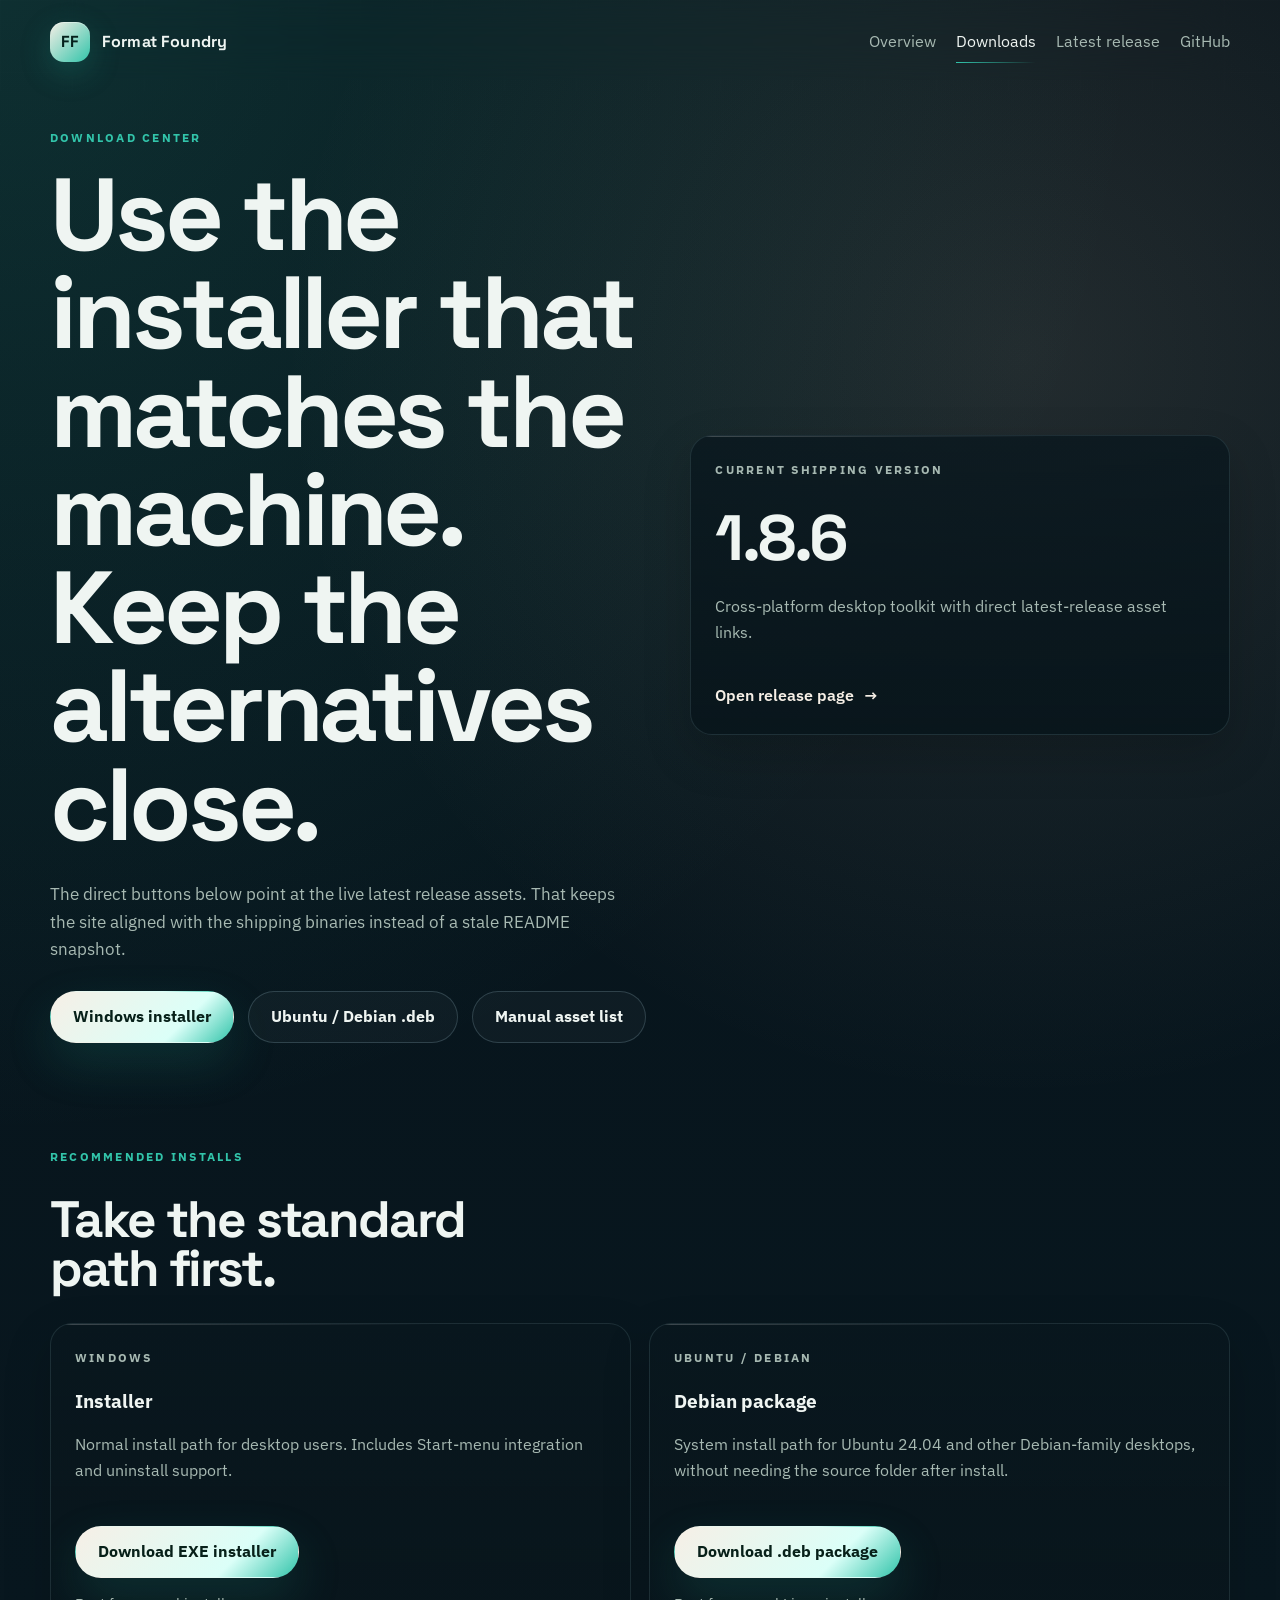
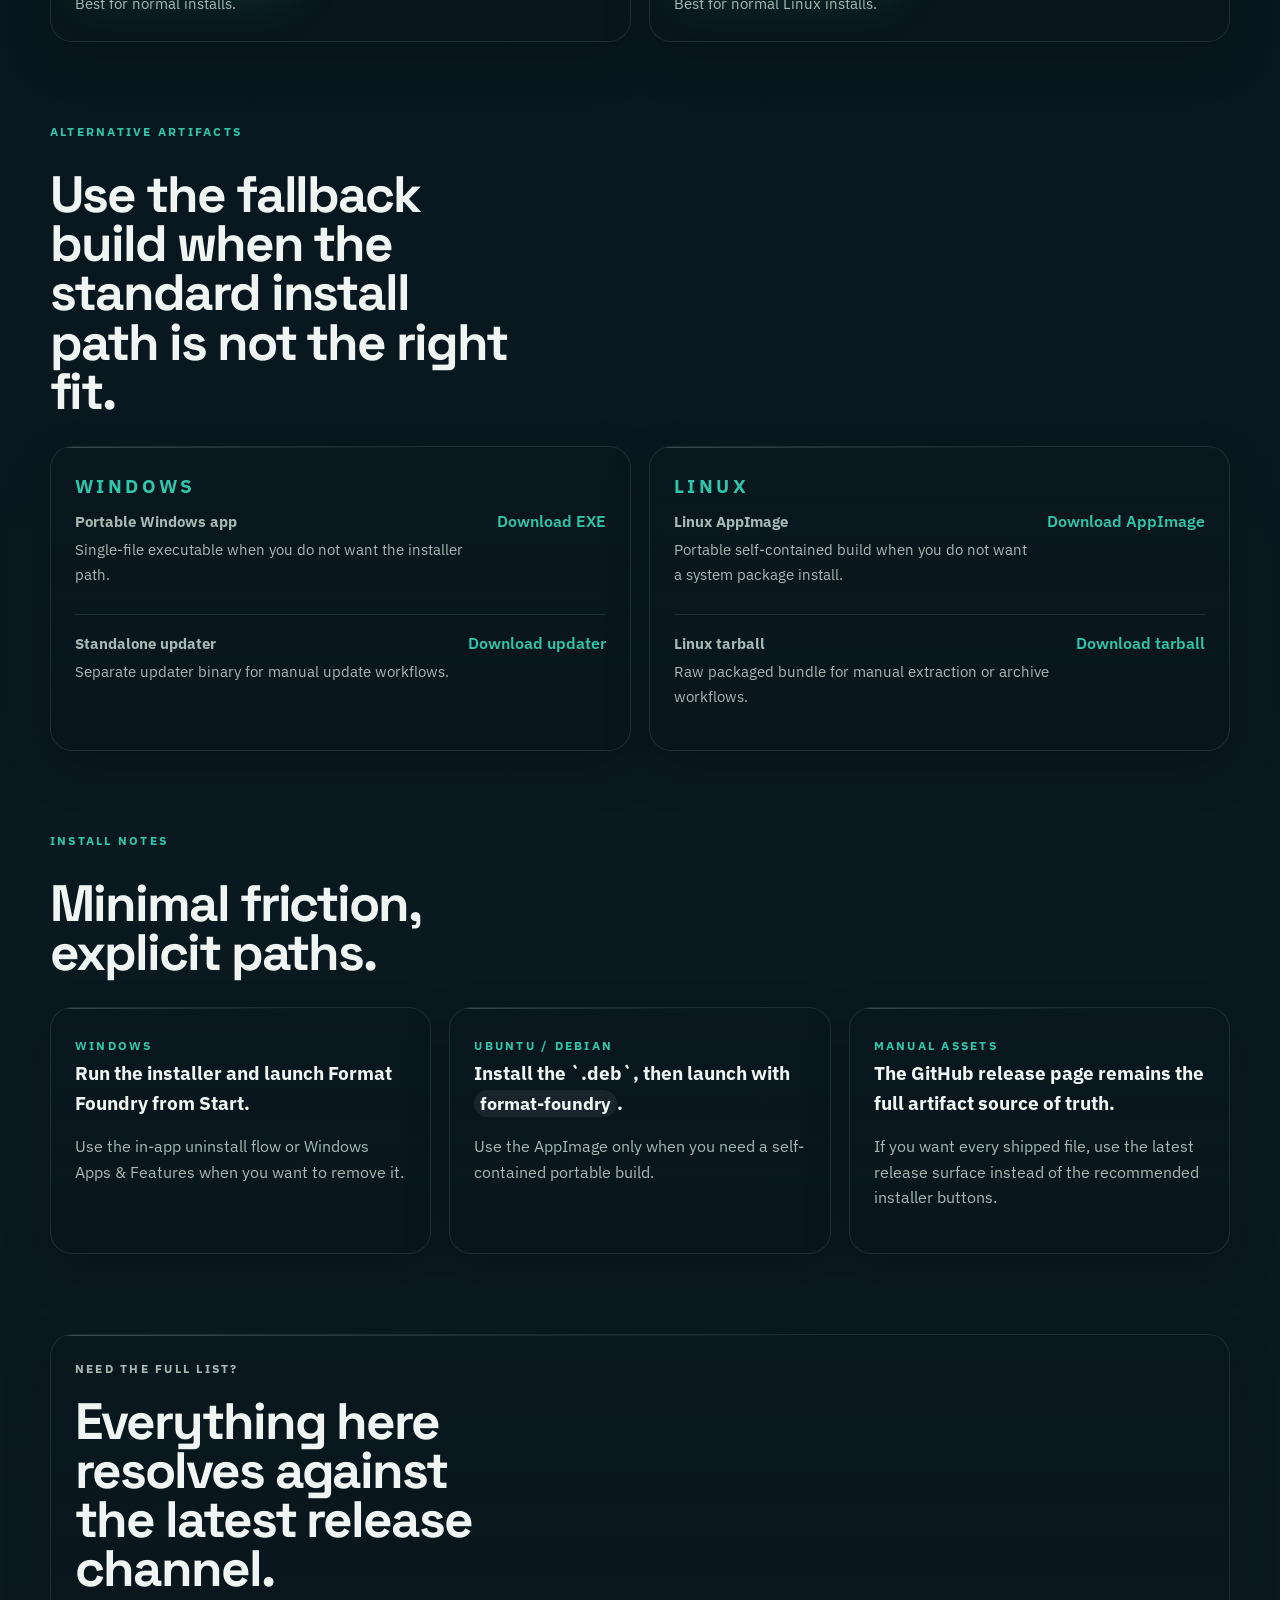
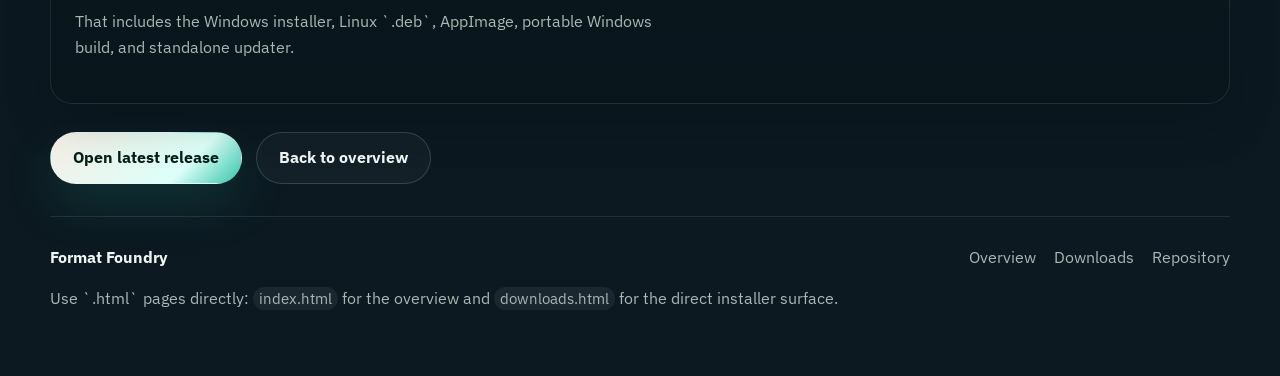
==== docs/downloads.html @ 9f745cc4 "Release 1.8.6 with Linux startup visibility fix" ====
<!DOCTYPE html>
<html lang="en">
<head>
  <meta charset="utf-8">
  <meta name="viewport" content="width=device-width, initial-scale=1">
  <title>Format Foundry Download Center</title>
  <meta name="description" content="Direct download center for Format Foundry Windows and Linux installers, portable builds, and release artifacts.">
  <link rel="icon" href="site-assets/format-foundry.ico" sizes="any">
  <link rel="preconnect" href="https://fonts.googleapis.com">
  <link rel="preconnect" href="https://fonts.gstatic.com" crossorigin>
  <link href="https://fonts.googleapis.com/css2?family=IBM+Plex+Sans:wght@400;500;600;700&family=Space+Grotesk:wght@500;700&display=swap" rel="stylesheet">
  <link rel="stylesheet" href="site.css">
  <script defer src="site.js"></script>
</head>
<body class="page-downloads">
  <div class="site-chrome"></div>
  <header class="topbar">
    <a class="wordmark" href="index.html" aria-label="Format Foundry home">
      <span class="wordmark-mark">FF</span>
      <span class="wordmark-text">Format Foundry</span>
    </a>
    <nav class="nav-links" aria-label="Primary">
      <a href="index.html">Overview</a>
      <a href="downloads.html" aria-current="page">Downloads</a>
      <a data-link="releasePage" href="#" target="_blank" rel="noreferrer">Latest release</a>
      <a data-link="repo" href="#" target="_blank" rel="noreferrer">GitHub</a>
    </nav>
  </header>

  <main>
    <section class="hero hero-downloads">
      <div class="hero-copy reveal reveal-fast">
        <p class="eyebrow">Download center</p>
        <h1>Use the installer that matches the machine. Keep the alternatives close.</h1>
        <p class="lede">The direct buttons below point at the live latest release assets. That keeps the site aligned with the shipping binaries instead of a stale README snapshot.</p>
        <div class="cta-row">
          <a class="button button-primary" data-link="windowsInstaller" href="#">Windows installer</a>
          <a class="button button-secondary" data-link="linuxDeb" href="#">Ubuntu / Debian .deb</a>
          <a class="button button-secondary" data-link="releasePage" href="#" target="_blank" rel="noreferrer">Manual asset list</a>
        </div>
      </div>
      <div class="release-panel reveal">
        <p class="release-panel-label">Current shipping version</p>
        <h2 data-version>1.8.6</h2>
        <p>Cross-platform desktop toolkit with direct latest-release asset links.</p>
        <a class="text-link" data-link="releasePage" href="#" target="_blank" rel="noreferrer">Open release page</a>
      </div>
    </section>

    <section class="section section-download-grid">
      <div class="section-head reveal">
        <p class="section-label">Recommended installs</p>
        <h2>Take the standard path first.</h2>
      </div>
      <div class="download-grid">
        <article class="download-panel reveal">
          <div>
            <p class="platform-kicker">Windows</p>
            <h3>Installer</h3>
            <p>Normal install path for desktop users. Includes Start-menu integration and uninstall support.</p>
          </div>
          <div class="download-actions">
            <a class="button button-primary" data-link="windowsInstaller" href="#">Download EXE installer</a>
            <p class="download-note">Best for normal installs.</p>
          </div>
        </article>
        <article class="download-panel reveal">
          <div>
            <p class="platform-kicker">Ubuntu / Debian</p>
            <h3>Debian package</h3>
            <p>System install path for Ubuntu 24.04 and other Debian-family desktops, without needing the source folder after install.</p>
          </div>
          <div class="download-actions">
            <a class="button button-primary" data-link="linuxDeb" href="#">Download .deb package</a>
            <p class="download-note">Best for normal Linux installs.</p>
          </div>
        </article>
      </div>
    </section>

    <section class="section section-alt-assets">
      <div class="section-head reveal">
        <p class="section-label">Alternative artifacts</p>
        <h2>Use the fallback build when the standard install path is not the right fit.</h2>
      </div>
      <div class="asset-columns">
        <div class="asset-column reveal">
          <p class="column-title">Windows</p>
          <div class="asset-list" data-render-list="windowsAlt"></div>
        </div>
        <div class="asset-column reveal">
          <p class="column-title">Linux</p>
          <div class="asset-list" data-render-list="linuxAlt"></div>
        </div>
      </div>
    </section>

    <section class="section section-install-steps">
      <div class="section-head reveal">
        <p class="section-label">Install notes</p>
        <h2>Minimal friction, explicit paths.</h2>
      </div>
      <div class="steps-grid">
        <article class="step-block reveal">
          <span>Windows</span>
          <strong>Run the installer and launch Format Foundry from Start.</strong>
          <p>Use the in-app uninstall flow or Windows Apps &amp; Features when you want to remove it.</p>
        </article>
        <article class="step-block reveal">
          <span>Ubuntu / Debian</span>
          <strong>Install the `.deb`, then launch with <code>format-foundry</code>.</strong>
          <p>Use the AppImage only when you need a self-contained portable build.</p>
        </article>
        <article class="step-block reveal">
          <span>Manual assets</span>
          <strong>The GitHub release page remains the full artifact source of truth.</strong>
          <p>If you want every shipped file, use the latest release surface instead of the recommended installer buttons.</p>
        </article>
      </div>
    </section>

    <section class="section section-final reveal">
      <div class="final-copy">
        <p class="section-label">Need the full list?</p>
        <h2>Everything here resolves against the latest release channel.</h2>
        <p>That includes the Windows installer, Linux `.deb`, AppImage, portable Windows build, and standalone updater.</p>
      </div>
      <div class="cta-row">
        <a class="button button-primary" data-link="releasePage" href="#" target="_blank" rel="noreferrer">Open latest release</a>
        <a class="button button-secondary" href="index.html">Back to overview</a>
      </div>
    </section>
  </main>

  <footer class="site-footer">
    <div>
      <strong>Format Foundry</strong>
      <p>Use `.html` pages directly: <code>index.html</code> for the overview and <code>downloads.html</code> for the direct installer surface.</p>
    </div>
    <div class="footer-links">
      <a href="index.html">Overview</a>
      <a href="downloads.html">Downloads</a>
      <a data-link="repo" href="#" target="_blank" rel="noreferrer">Repository</a>
    </div>
  </footer>
</body>
</html>
---- docs/site.css ----
:root {
  --bg: #07131a;
  --bg-alt: #0b1b23;
  --surface: rgba(11, 27, 35, 0.7);
  --surface-strong: rgba(13, 31, 40, 0.92);
  --line: rgba(173, 216, 230, 0.12);
  --line-strong: rgba(173, 216, 230, 0.2);
  --text: #eff5f2;
  --muted: #a7b9b2;
  --accent: #1fa58e;
  --accent-strong: #32c4aa;
  --sand: #f6efe6;
  --shadow: 0 24px 80px rgba(0, 0, 0, 0.28);
  --radius-xl: 32px;
  --radius-lg: 22px;
  --content: min(1180px, calc(100vw - 48px));
  --transition: 220ms cubic-bezier(.22,.61,.36,1);
}

* { box-sizing: border-box; }
html { scroll-behavior: smooth; }
body {
  margin: 0;
  background:
    radial-gradient(circle at top left, rgba(50, 196, 170, 0.16), transparent 30%),
    radial-gradient(circle at 80% 10%, rgba(233, 214, 188, 0.12), transparent 22%),
    linear-gradient(180deg, #07131a 0%, #08171f 45%, #0c1921 100%);
  color: var(--text);
  font: 400 16px/1.6 "IBM Plex Sans", "Segoe UI", sans-serif;
}

a { color: inherit; text-decoration: none; }
img { display: block; max-width: 100%; }
code {
  font-family: "IBM Plex Sans", "Segoe UI", sans-serif;
  font-size: 0.94em;
  padding: 0.12rem 0.38rem;
  border-radius: 999px;
  background: rgba(255,255,255,0.06);
}

.site-chrome {
  position: fixed;
  inset: 0;
  pointer-events: none;
  background-image:
    linear-gradient(rgba(255,255,255,0.035) 1px, transparent 1px),
    linear-gradient(90deg, rgba(255,255,255,0.035) 1px, transparent 1px);
  background-size: 72px 72px;
  mask-image: linear-gradient(180deg, rgba(0,0,0,0.45), transparent 75%);
  opacity: 0.55;
}

.topbar,
.site-footer,
.hero,
.section {
  width: var(--content);
  margin: 0 auto;
}

.topbar {
  position: sticky;
  top: 0;
  z-index: 40;
  display: flex;
  align-items: center;
  justify-content: space-between;
  gap: 24px;
  padding: 22px 0 18px;
  backdrop-filter: blur(18px);
}

.wordmark {
  display: inline-flex;
  align-items: center;
  gap: 12px;
  font-family: "Space Grotesk", "IBM Plex Sans", sans-serif;
  font-weight: 700;
  letter-spacing: 0.01em;
}

.wordmark-mark {
  display: grid;
  place-items: center;
  width: 40px;
  height: 40px;
  border-radius: 14px;
  color: #05211c;
  background: linear-gradient(135deg, var(--sand), var(--accent-strong));
  box-shadow: inset 0 1px 0 rgba(255,255,255,0.38), 0 10px 30px rgba(31, 165, 142, 0.25);
}

.nav-links {
  display: flex;
  align-items: center;
  gap: 20px;
}

.nav-links a {
  position: relative;
  color: var(--muted);
  transition: color var(--transition);
}

.nav-links a::after {
  content: "";
  position: absolute;
  left: 0;
  right: 0;
  bottom: -8px;
  height: 1px;
  background: linear-gradient(90deg, var(--accent-strong), transparent);
  transform: scaleX(0);
  transform-origin: left;
  transition: transform var(--transition);
}

.nav-links a:hover,
.nav-links a[aria-current="page"] {
  color: var(--text);
}

.nav-links a:hover::after,
.nav-links a[aria-current="page"]::after {
  transform: scaleX(1);
}

.hero {
  display: grid;
  grid-template-columns: minmax(0, 1.05fr) minmax(340px, 0.95fr);
  gap: 44px;
  min-height: calc(100svh - 104px);
  align-items: center;
  padding: 48px 0 56px;
}

.hero-copy {
  max-width: 640px;
}

.eyebrow,
.section-label,
.platform-kicker,
.release-panel-label,
.column-title,
.step-block span,
.device-caption {
  margin: 0 0 18px;
  color: var(--accent-strong);
  text-transform: uppercase;
  letter-spacing: 0.18em;
  font-size: 0.78rem;
  font-weight: 700;
}

.hero h1,
.section h2,
.release-panel h2,
.not-found-shell h1 {
  margin: 0;
  font-family: "Space Grotesk", "IBM Plex Sans", sans-serif;
  font-weight: 700;
  line-height: 0.96;
  letter-spacing: -0.04em;
}

.hero h1 { font-size: clamp(3.6rem, 8vw, 7rem); max-width: 10ch; }
.section h2 { font-size: clamp(2rem, 4vw, 3.4rem); max-width: 14ch; }
.release-panel h2 { font-size: clamp(2.6rem, 5vw, 4rem); }
.not-found-shell h1 { font-size: clamp(2.4rem, 6vw, 4.8rem); max-width: 11ch; }

.lede,
.statement-grid p,
.feature-strip p,
.platform-panel p,
.download-panel p,
.step-block p,
.release-panel p,
.final-copy p {
  color: var(--muted);
  max-width: 58ch;
}

.hero .lede { font-size: 1.08rem; margin: 26px 0 0; }

.cta-row {
  display: flex;
  flex-wrap: wrap;
  gap: 14px;
  margin-top: 28px;
}

.button {
  display: inline-flex;
  align-items: center;
  justify-content: center;
  min-height: 52px;
  padding: 0 22px;
  border-radius: 999px;
  border: 1px solid transparent;
  font-weight: 700;
  transition: transform var(--transition), border-color var(--transition), background var(--transition), color var(--transition);
}

.button:hover { transform: translateY(-2px); }

.button-primary {
  color: #072019;
  background: linear-gradient(135deg, var(--sand), #dbfff8 70%, var(--accent-strong));
  box-shadow: 0 20px 48px rgba(31, 165, 142, 0.18);
}

.button-secondary {
  color: var(--text);
  background: rgba(255,255,255,0.03);
  border-color: var(--line-strong);
}

.button-secondary:hover,
.text-link:hover {
  border-color: rgba(255,255,255,0.26);
  color: var(--sand);
}

.hero-meta {
  display: grid;
  grid-template-columns: repeat(3, minmax(0, 1fr));
  gap: 18px;
  margin: 34px 0 0;
  padding-top: 18px;
  border-top: 1px solid var(--line);
}

.hero-meta dt {
  color: var(--muted);
  font-size: 0.85rem;
  text-transform: uppercase;
  letter-spacing: 0.12em;
}

.hero-meta dd {
  margin: 8px 0 0;
  font-weight: 700;
}

.hero-visual,
.release-panel {
  position: relative;
}

.visual-aurora {
  position: absolute;
  inset: 6% 8% 18% 12%;
  border-radius: 50%;
  background:
    radial-gradient(circle at 40% 40%, rgba(255,255,255,0.28), transparent 24%),
    radial-gradient(circle at 70% 55%, rgba(31, 165, 142, 0.55), transparent 35%),
    radial-gradient(circle at 50% 70%, rgba(246, 239, 230, 0.28), transparent 42%);
  filter: blur(28px);
}

.device-stage {
  position: relative;
  padding: 34px;
  border: 1px solid var(--line-strong);
  border-radius: var(--radius-xl);
  background: linear-gradient(180deg, rgba(10, 28, 38, 0.84), rgba(7, 19, 26, 0.92));
  box-shadow: var(--shadow);
  transform: rotate(-2deg);
}

.device-frame {
  overflow: hidden;
  border-radius: 18px;
  border: 1px solid rgba(255,255,255,0.12);
  background: #041117;
}

.device-frame img {
  width: 100%;
  aspect-ratio: 16 / 10;
  object-fit: cover;
}

.section {
  padding: 48px 0 32px;
}

.section-head {
  display: grid;
  gap: 10px;
  margin-bottom: 30px;
}

.section-statement {
  padding-top: 20px;
}

.section-rule {
  height: 1px;
  background: linear-gradient(90deg, rgba(255,255,255,0.18), transparent 65%);
  margin-bottom: 24px;
}

.statement-grid {
  display: grid;
  grid-template-columns: 180px minmax(0, 1fr);
  gap: 26px;
}

.feature-columns,
.platform-panels,
.asset-columns,
.steps-grid,
.download-grid {
  display: grid;
  gap: 18px;
}

.feature-columns { grid-template-columns: repeat(3, minmax(0, 1fr)); }
.platform-panels { grid-template-columns: repeat(2, minmax(0, 1fr)); }
.asset-columns, .download-grid { grid-template-columns: repeat(2, minmax(0, 1fr)); }
.steps-grid { grid-template-columns: repeat(3, minmax(0, 1fr)); }

.feature-strip,
.platform-panel,
.download-panel,
.asset-column,
.step-block,
.release-panel,
.final-copy,
.not-found-shell {
  position: relative;
  overflow: hidden;
  padding: 24px 24px 26px;
  border: 1px solid var(--line);
  border-radius: var(--radius-lg);
  background: linear-gradient(180deg, rgba(9, 23, 30, 0.78), rgba(9, 22, 28, 0.96));
  box-shadow: 0 18px 48px rgba(0,0,0,0.18);
}

.feature-strip::before,
.platform-panel::before,
.download-panel::before,
.asset-column::before,
.step-block::before,
.release-panel::before,
.final-copy::before,
.not-found-shell::before {
  content: "";
  position: absolute;
  inset: 0 auto auto 0;
  width: 100%;
  height: 1px;
  background: linear-gradient(90deg, rgba(255,255,255,0.22), transparent 66%);
}

.workflow-rail {
  display: grid;
  grid-template-columns: repeat(4, minmax(0, 1fr));
  gap: 12px;
  margin: 0;
  padding: 0;
  list-style: none;
}

.workflow-rail li {
  padding: 24px 20px 22px;
  border-top: 1px solid var(--line-strong);
  background: linear-gradient(180deg, rgba(255,255,255,0.015), transparent 80%);
}

.workflow-rail span {
  display: block;
  color: var(--accent-strong);
  font-family: "Space Grotesk", sans-serif;
  font-size: 1.1rem;
  margin-bottom: 16px;
}

.workflow-rail strong,
.feature-strip h3,
.platform-panel h3,
.download-panel h3,
.column-title,
.step-block strong {
  display: block;
  font-size: 1.18rem;
  margin: 0 0 8px;
}

.download-panel,
.release-panel {
  display: flex;
  flex-direction: column;
  justify-content: space-between;
  min-height: 300px;
}

.download-actions {
  margin-top: 26px;
}

.download-note {
  margin: 14px 0 0;
  color: var(--muted);
  font-size: 0.92rem;
}

.asset-list {
  display: grid;
  gap: 12px;
}

.asset-link {
  display: flex;
  align-items: flex-start;
  justify-content: space-between;
  gap: 16px;
  padding: 16px 0;
  border-top: 1px solid var(--line);
}

.asset-link:first-child { border-top: 0; padding-top: 0; }
.asset-link strong { display: block; margin-bottom: 4px; }
.asset-link span { color: var(--muted); font-size: 0.95rem; }
.asset-link em { font-style: normal; color: var(--accent-strong); font-weight: 600; white-space: nowrap; }

.text-link {
  display: inline-flex;
  align-items: center;
  gap: 10px;
  margin-top: 12px;
  color: var(--sand);
  font-weight: 600;
}

.text-link::after {
  content: "→";
  transition: transform var(--transition);
}

.text-link:hover::after { transform: translateX(4px); }

.site-footer {
  display: flex;
  justify-content: space-between;
  gap: 32px;
  padding: 28px 0 48px;
  border-top: 1px solid var(--line);
  color: var(--muted);
}

.site-footer strong { display: block; color: var(--text); margin-bottom: 8px; }
.footer-links {
  display: flex;
  flex-wrap: wrap;
  gap: 18px;
  align-content: flex-start;
}

.not-found-shell {
  width: min(760px, calc(100vw - 40px));
  margin: 18vh auto;
  text-align: left;
}

.reveal {
  opacity: 0;
  transform: translateY(26px);
  transition: opacity 700ms cubic-bezier(.22,.61,.36,1), transform 700ms cubic-bezier(.22,.61,.36,1);
}

.reveal-fast { transition-duration: 520ms; }
.reveal.is-visible {
  opacity: 1;
  transform: translateY(0);
}

@media (max-width: 1040px) {
  .hero,
  .statement-grid,
  .feature-columns,
  .platform-panels,
  .asset-columns,
  .steps-grid,
  .download-grid,
  .workflow-rail,
  .hero-meta {
    grid-template-columns: 1fr;
  }

  .hero {
    min-height: auto;
    padding-top: 32px;
  }

  .device-stage { transform: none; }
}

@media (max-width: 760px) {
  :root { --content: min(100vw - 28px, 100%); }
  .topbar,
  .site-footer {
    flex-direction: column;
    align-items: flex-start;
  }

  .nav-links {
    flex-wrap: wrap;
    gap: 14px;
  }

  .hero h1 { max-width: 11ch; }

  .feature-strip,
  .platform-panel,
  .download-panel,
  .asset-column,
  .step-block,
  .release-panel,
  .final-copy,
  .not-found-shell {
    padding: 20px;
  }

  .button { width: 100%; }
}

@media (prefers-reduced-motion: reduce) {
  html { scroll-behavior: auto; }
  *, *::before, *::after {
    animation: none !important;
    transition-duration: 0.01ms !important;
    transition-delay: 0ms !important;
  }
  .reveal {
    opacity: 1;
    transform: none;
  }
}
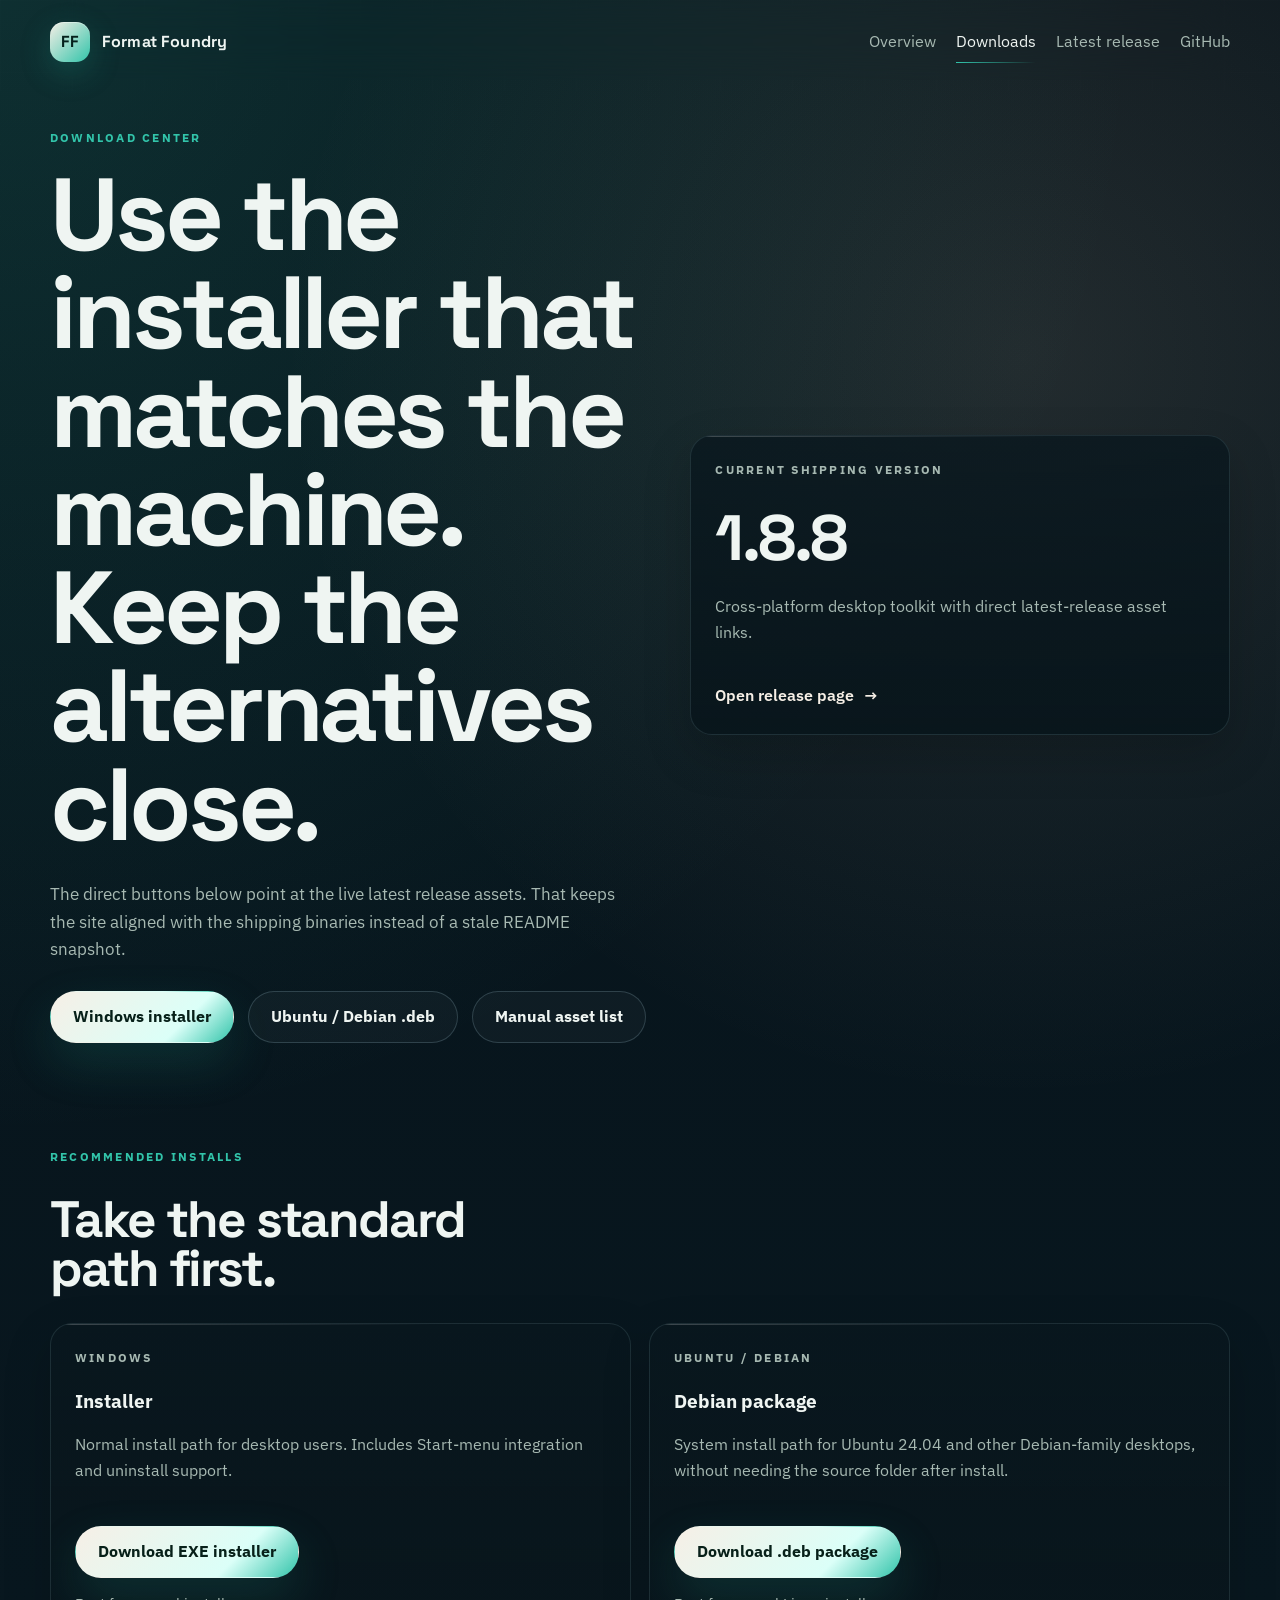
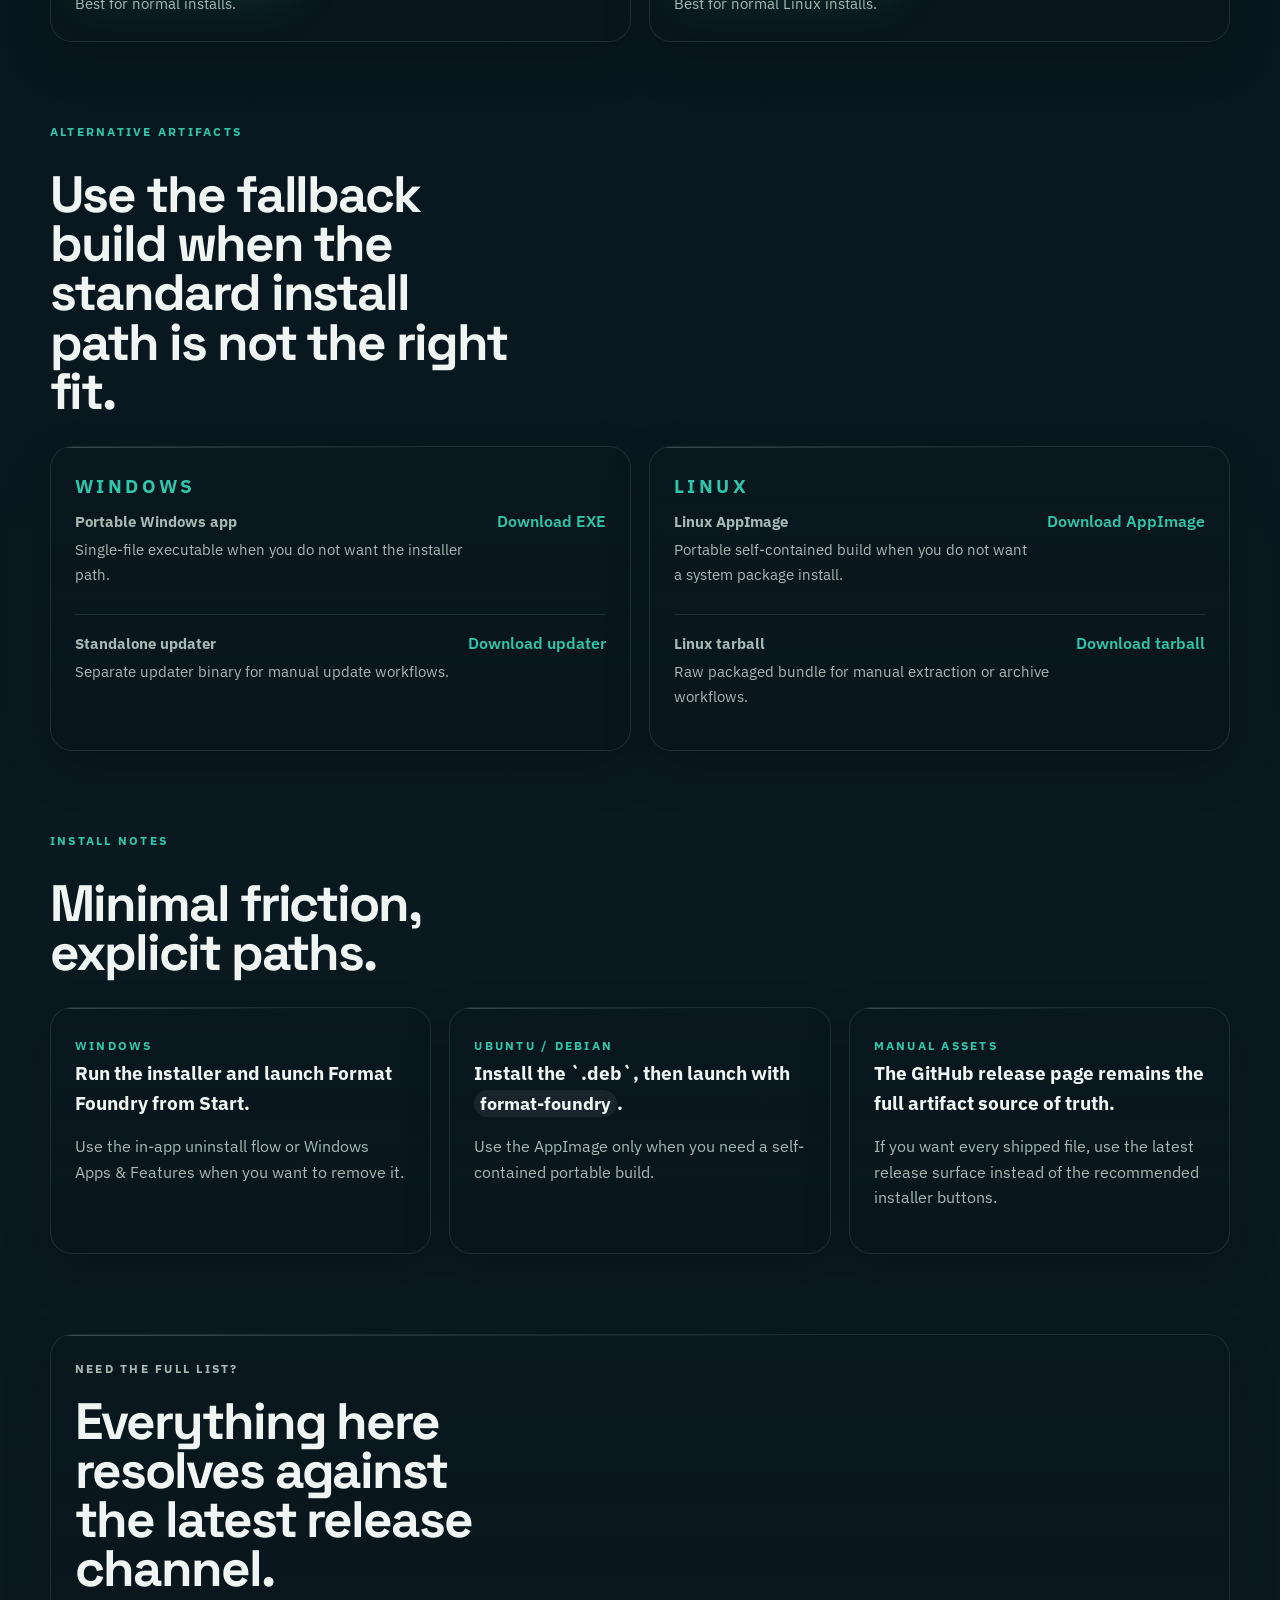
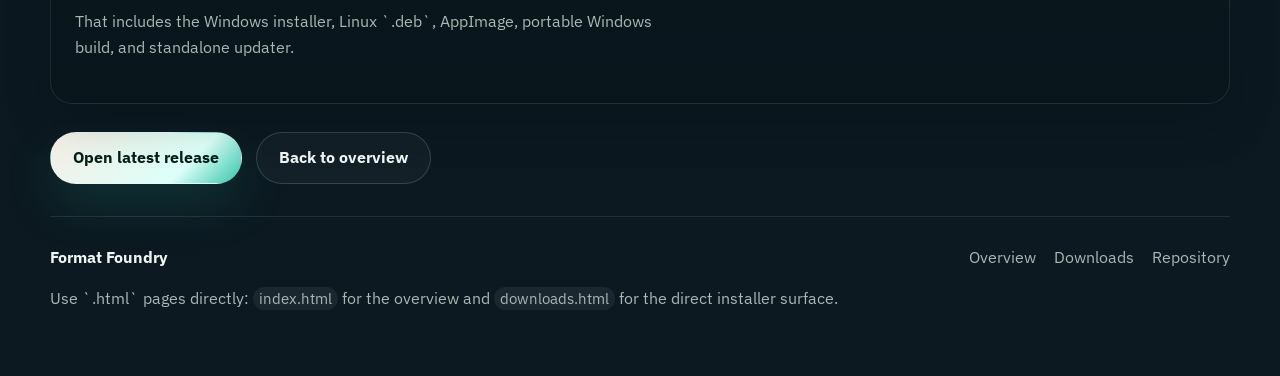
==== commit 8a930321: "Release 1.8.8 with Linux readability fixes" ====
--- a/docs/downloads.html
+++ b/docs/downloads.html
@@ -41,7 +41,7 @@
       </div>
       <div class="release-panel reveal">
         <p class="release-panel-label">Current shipping version</p>
-        <h2 data-version>1.8.6</h2>
+        <h2 data-version>1.8.8</h2>
         <p>Cross-platform desktop toolkit with direct latest-release asset links.</p>
         <a class="text-link" data-link="releasePage" href="#" target="_blank" rel="noreferrer">Open release page</a>
       </div>
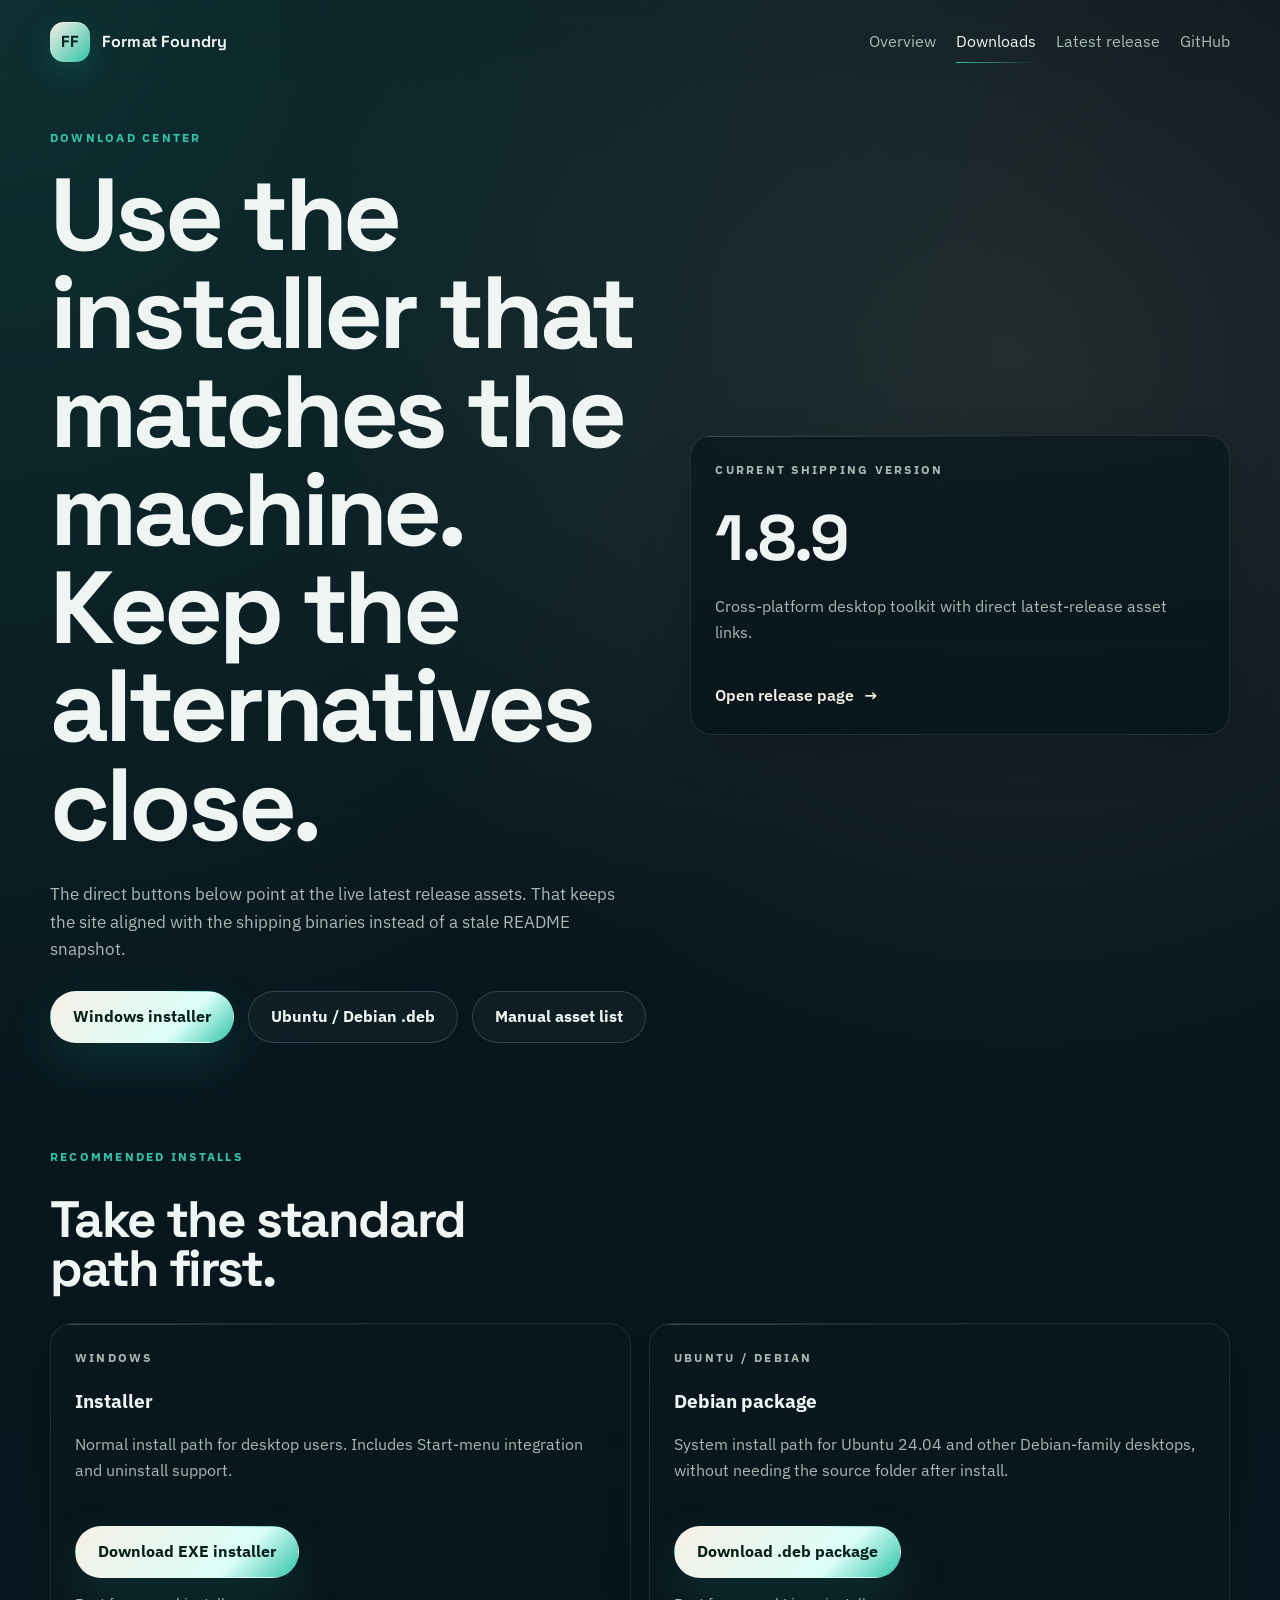
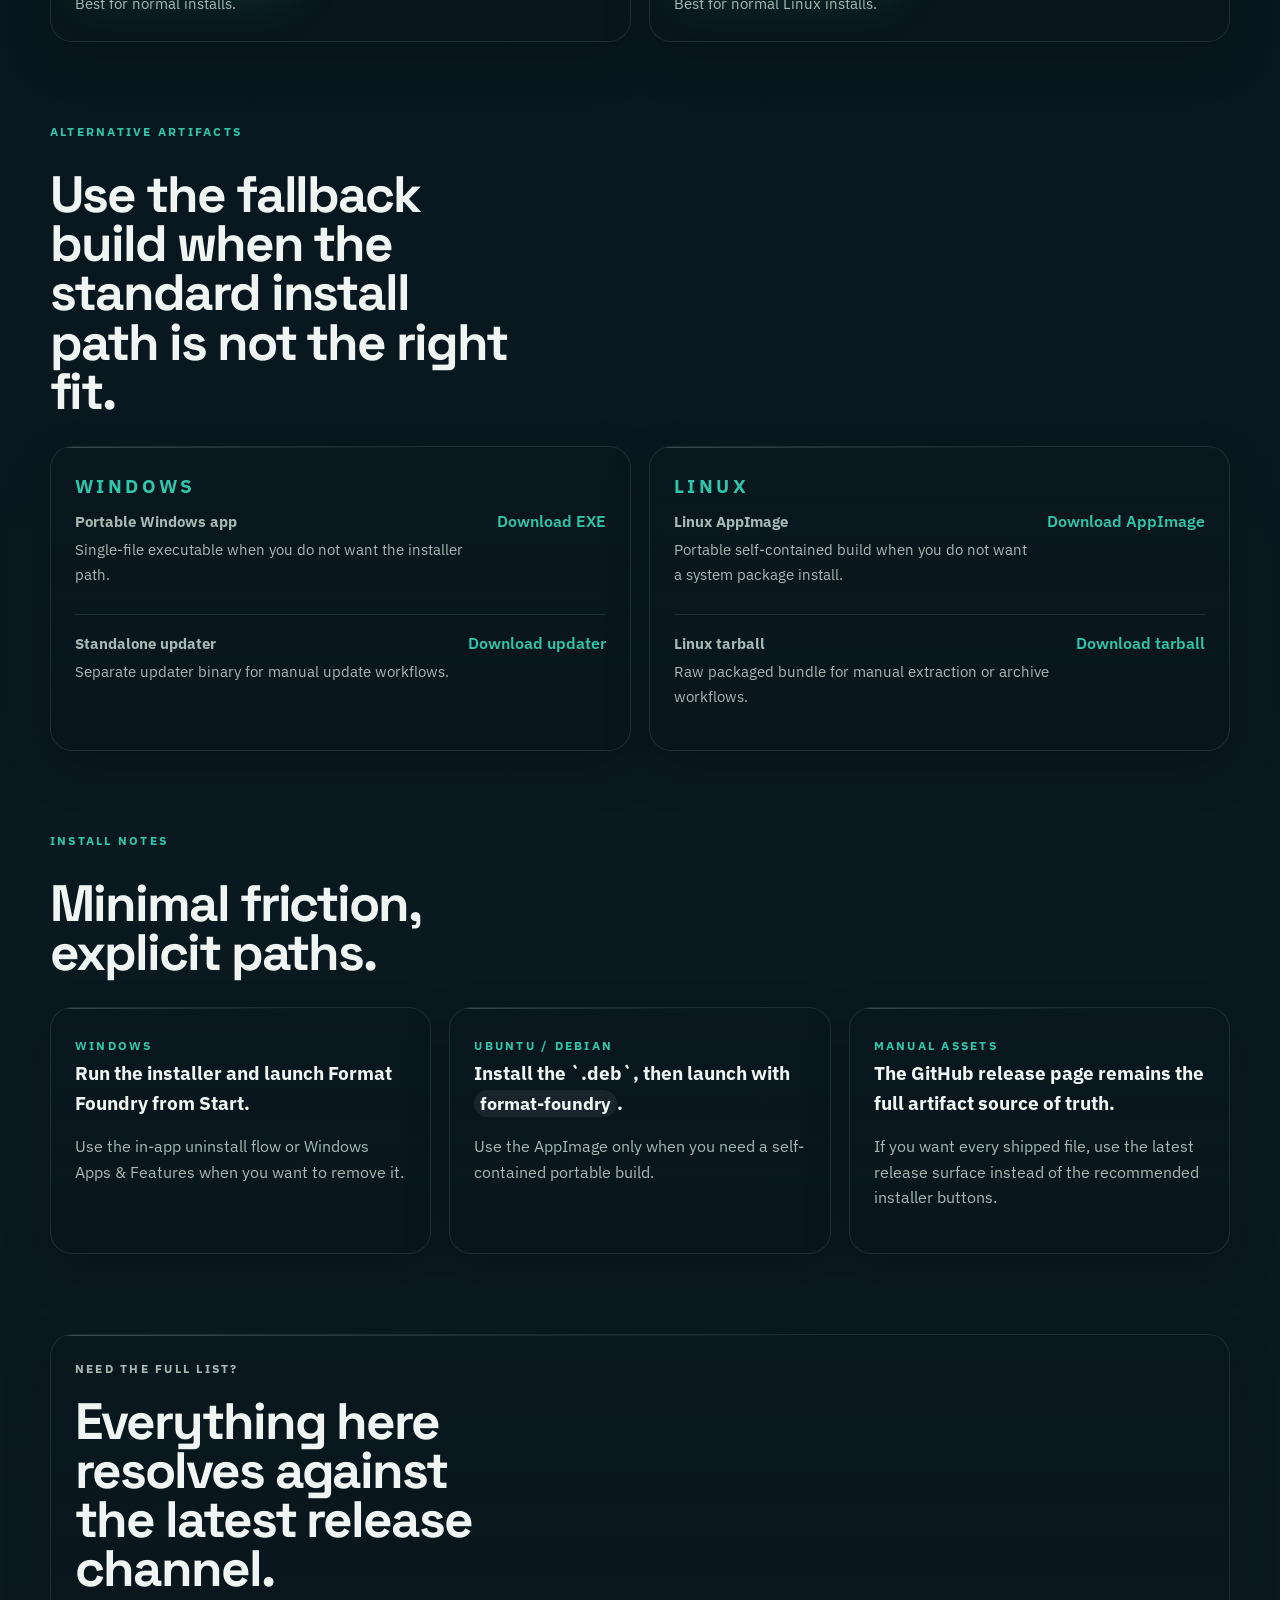
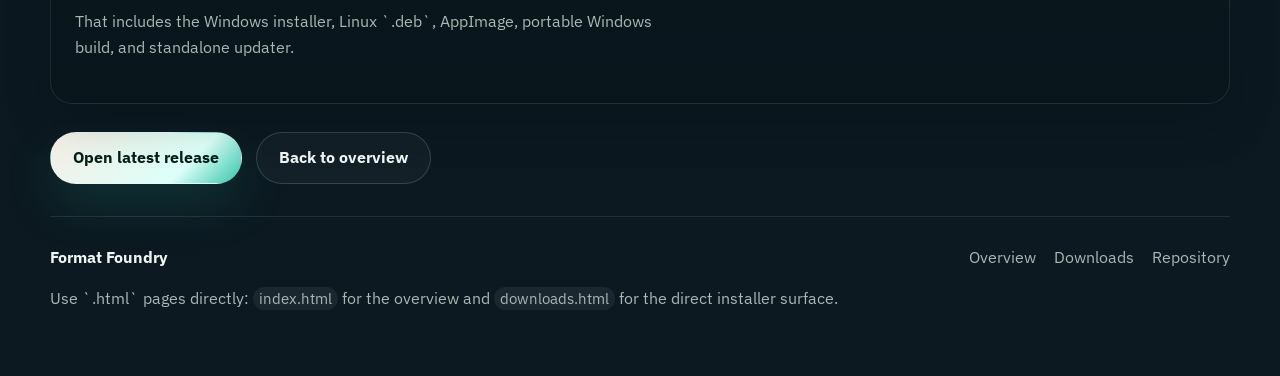
==== commit ae3e2c6d: "Release 1.8.9 with collapsible overview shell" ====
--- a/docs/downloads.html
+++ b/docs/downloads.html
@@ -41,7 +41,7 @@
       </div>
       <div class="release-panel reveal">
         <p class="release-panel-label">Current shipping version</p>
-        <h2 data-version>1.8.8</h2>
+        <h2 data-version>1.8.9</h2>
         <p>Cross-platform desktop toolkit with direct latest-release asset links.</p>
         <a class="text-link" data-link="releasePage" href="#" target="_blank" rel="noreferrer">Open release page</a>
       </div>
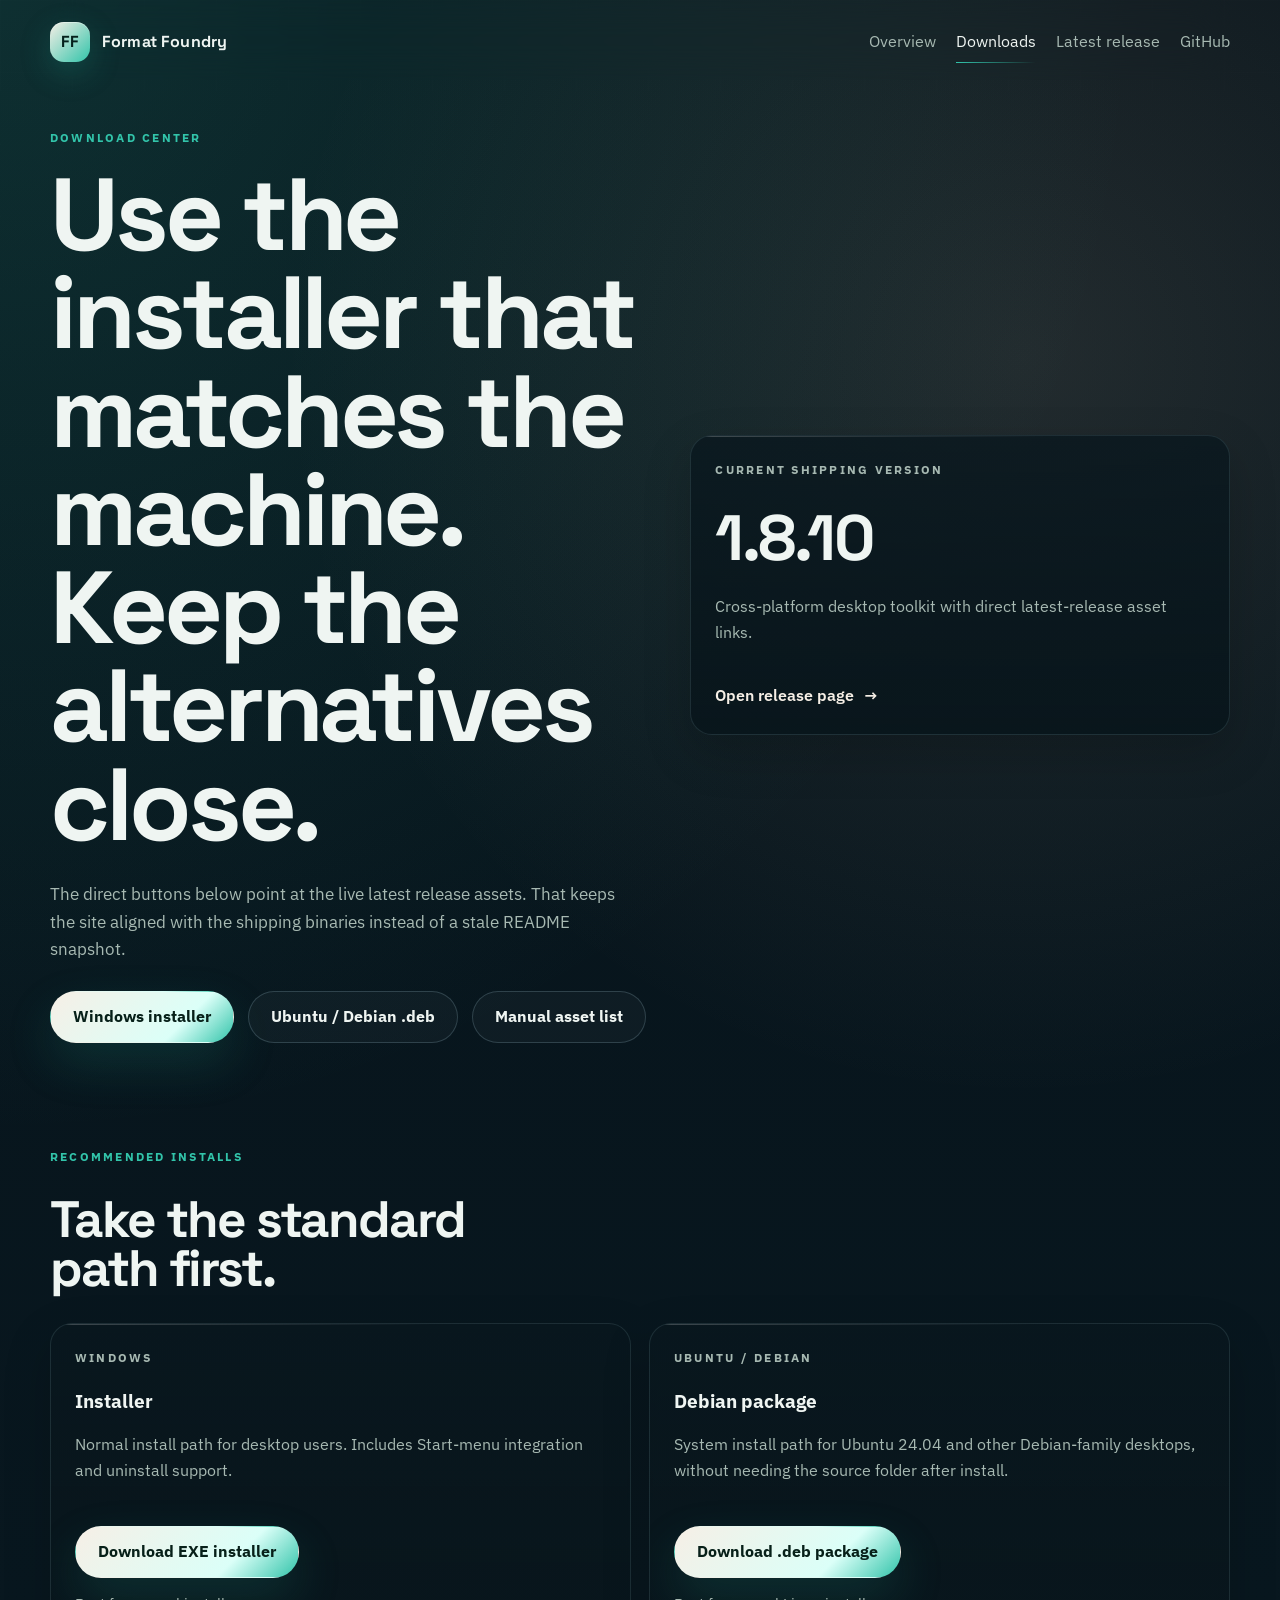
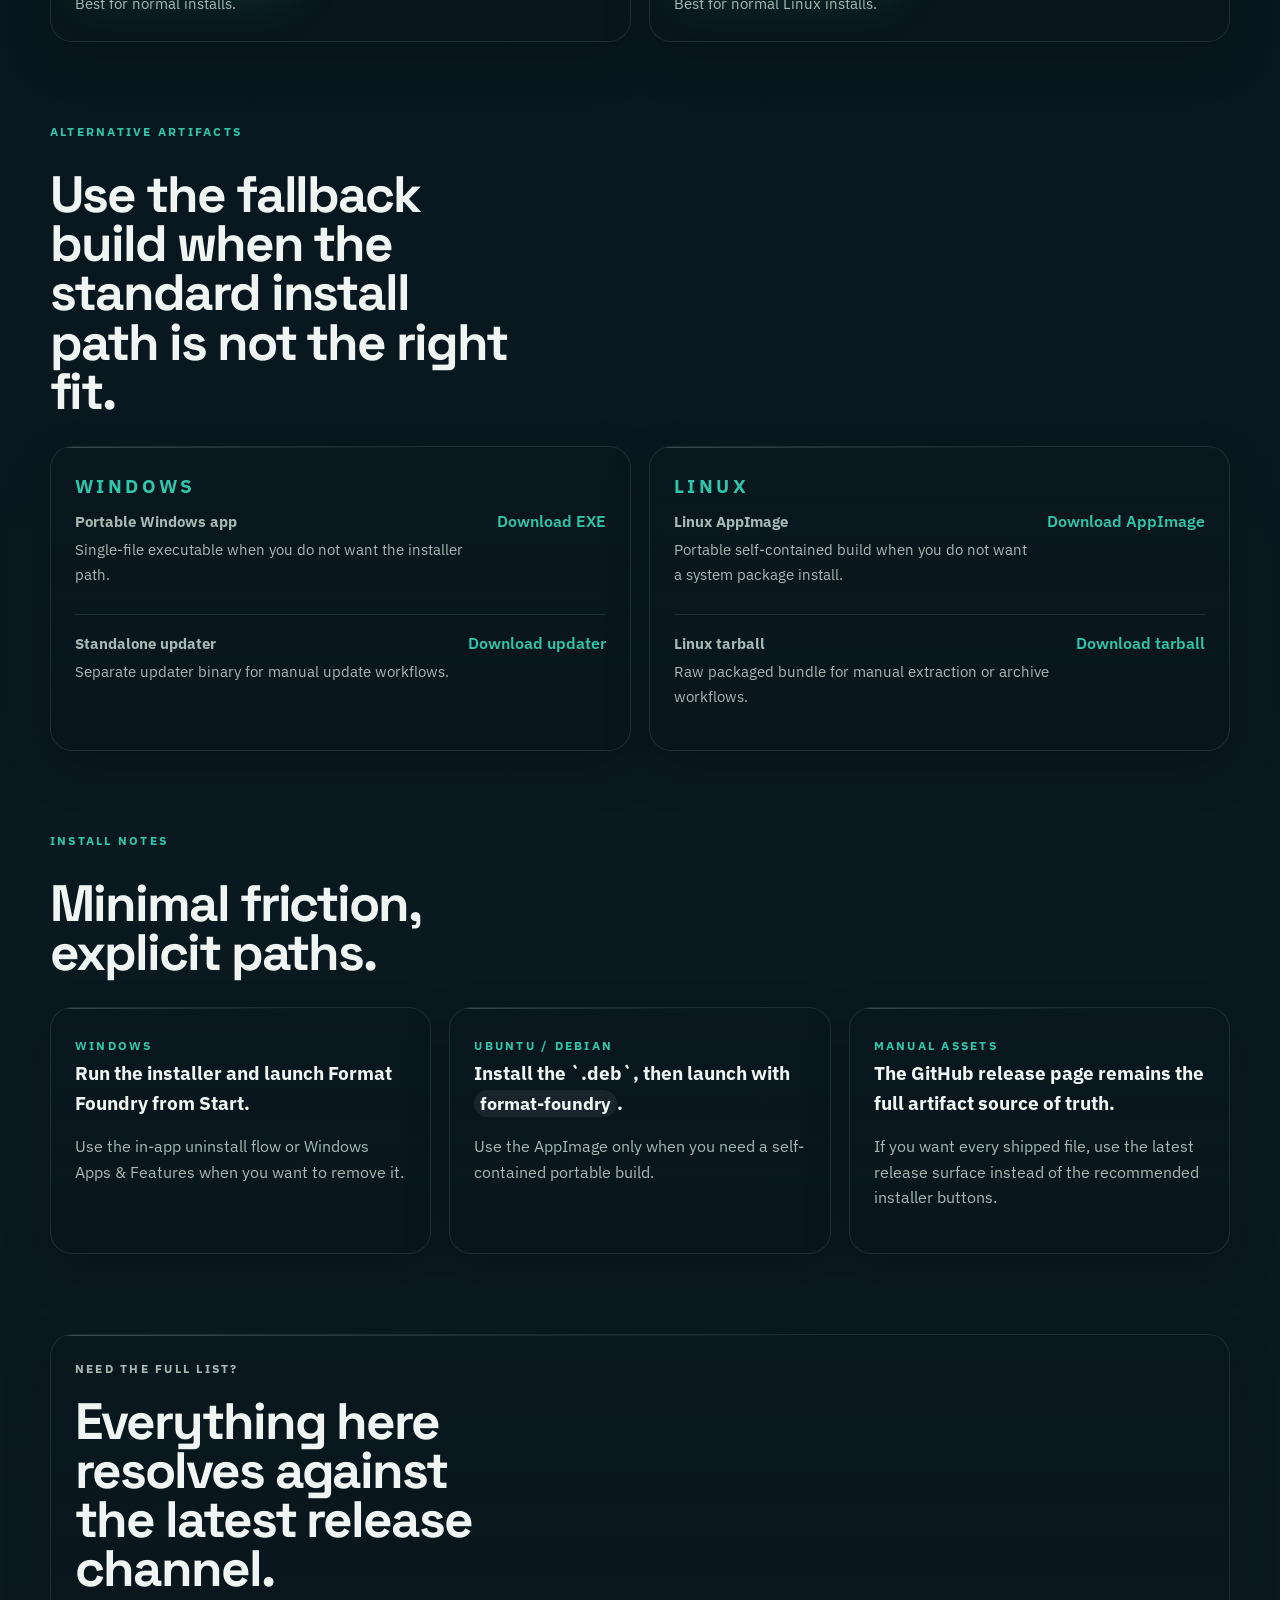
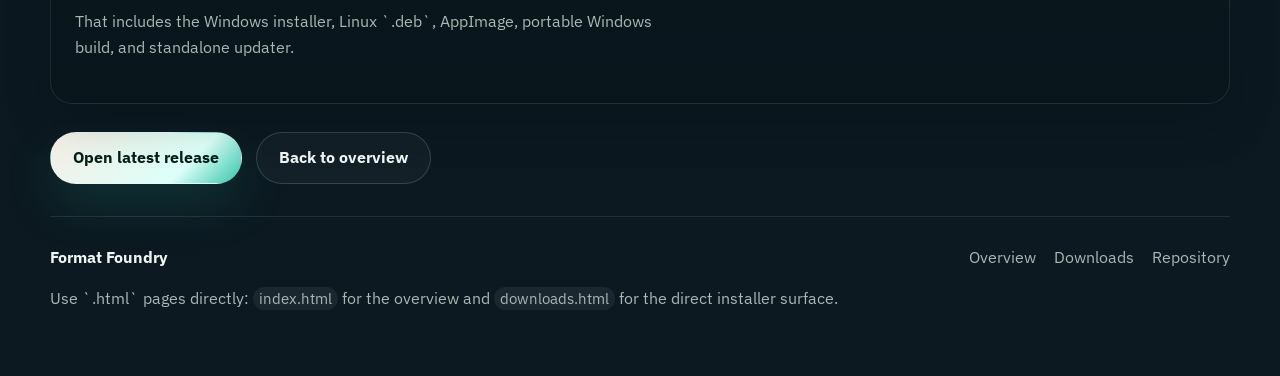
==== commit dbe93466: "Release 1.8.10 with updater hash and Linux splash fixes" ====
--- a/docs/downloads.html
+++ b/docs/downloads.html
@@ -41,7 +41,7 @@
       </div>
       <div class="release-panel reveal">
         <p class="release-panel-label">Current shipping version</p>
-        <h2 data-version>1.8.9</h2>
+        <h2 data-version>1.8.10</h2>
         <p>Cross-platform desktop toolkit with direct latest-release asset links.</p>
         <a class="text-link" data-link="releasePage" href="#" target="_blank" rel="noreferrer">Open release page</a>
       </div>
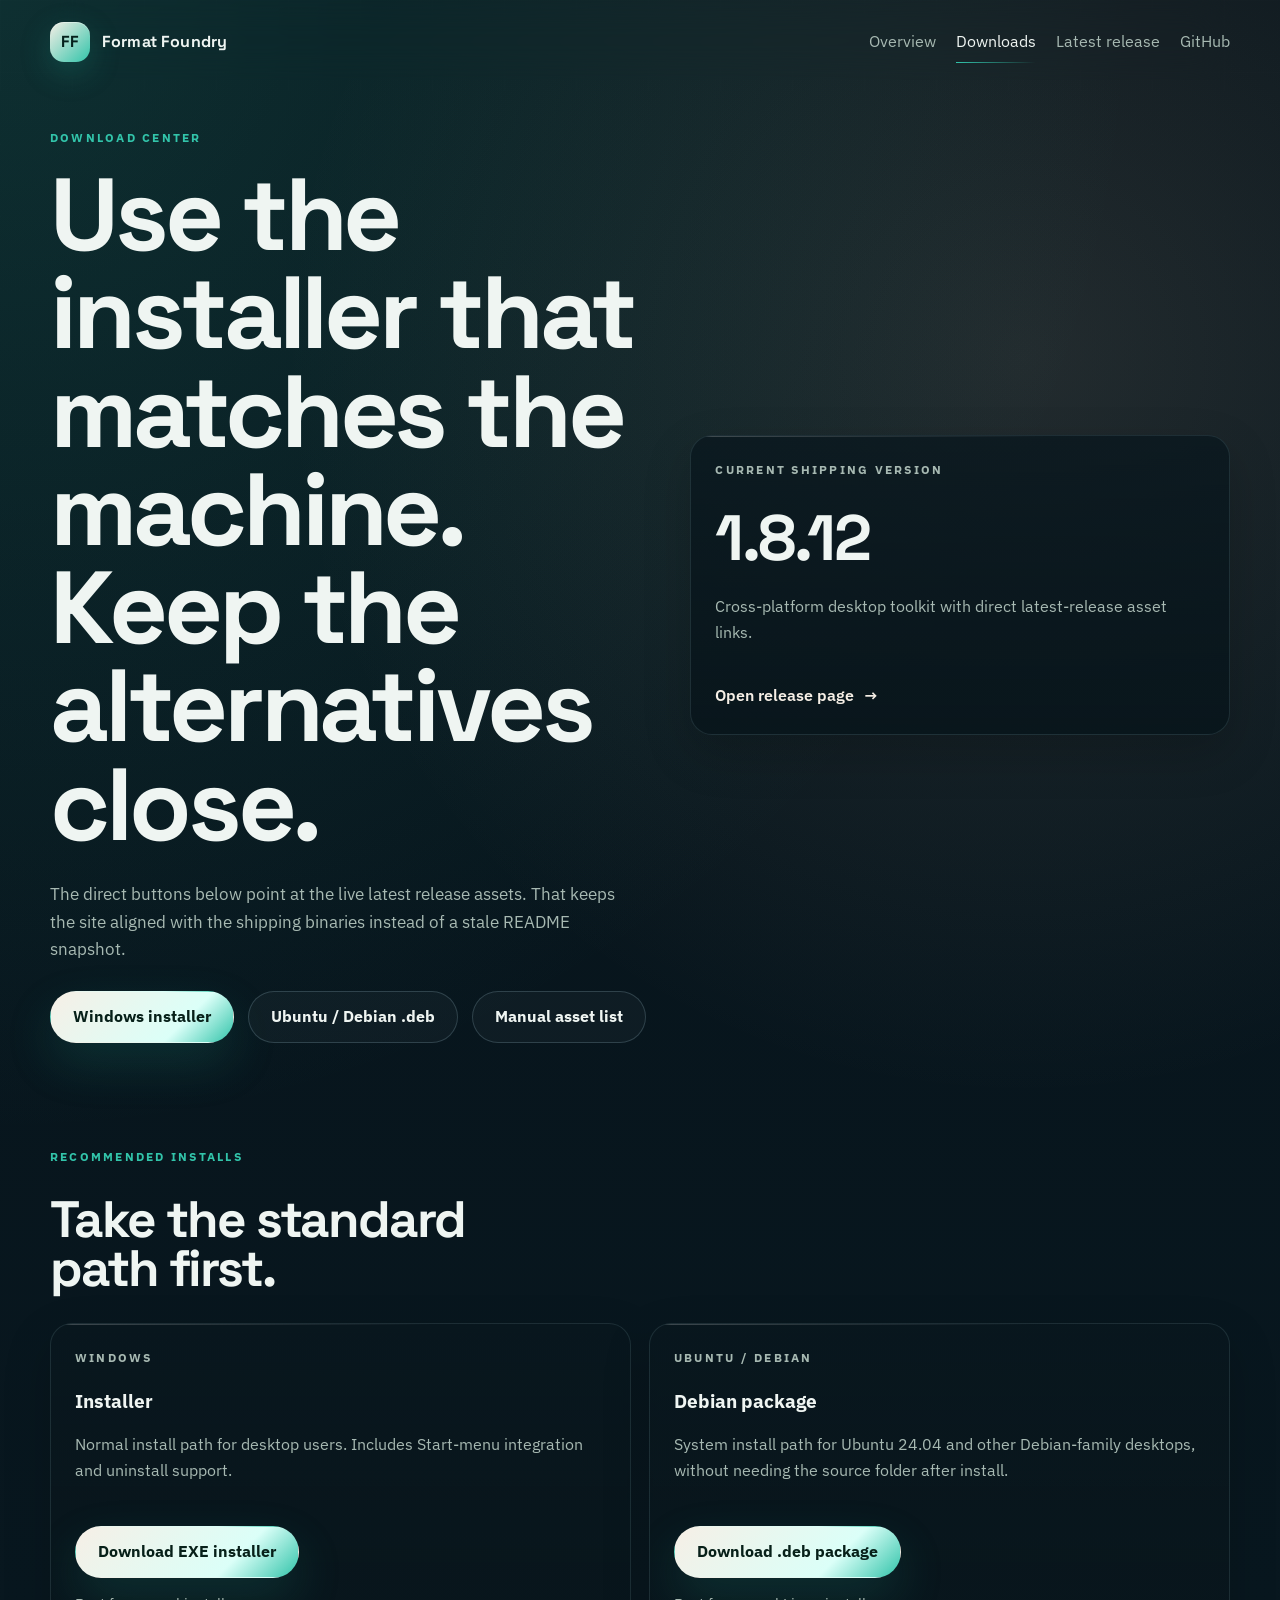
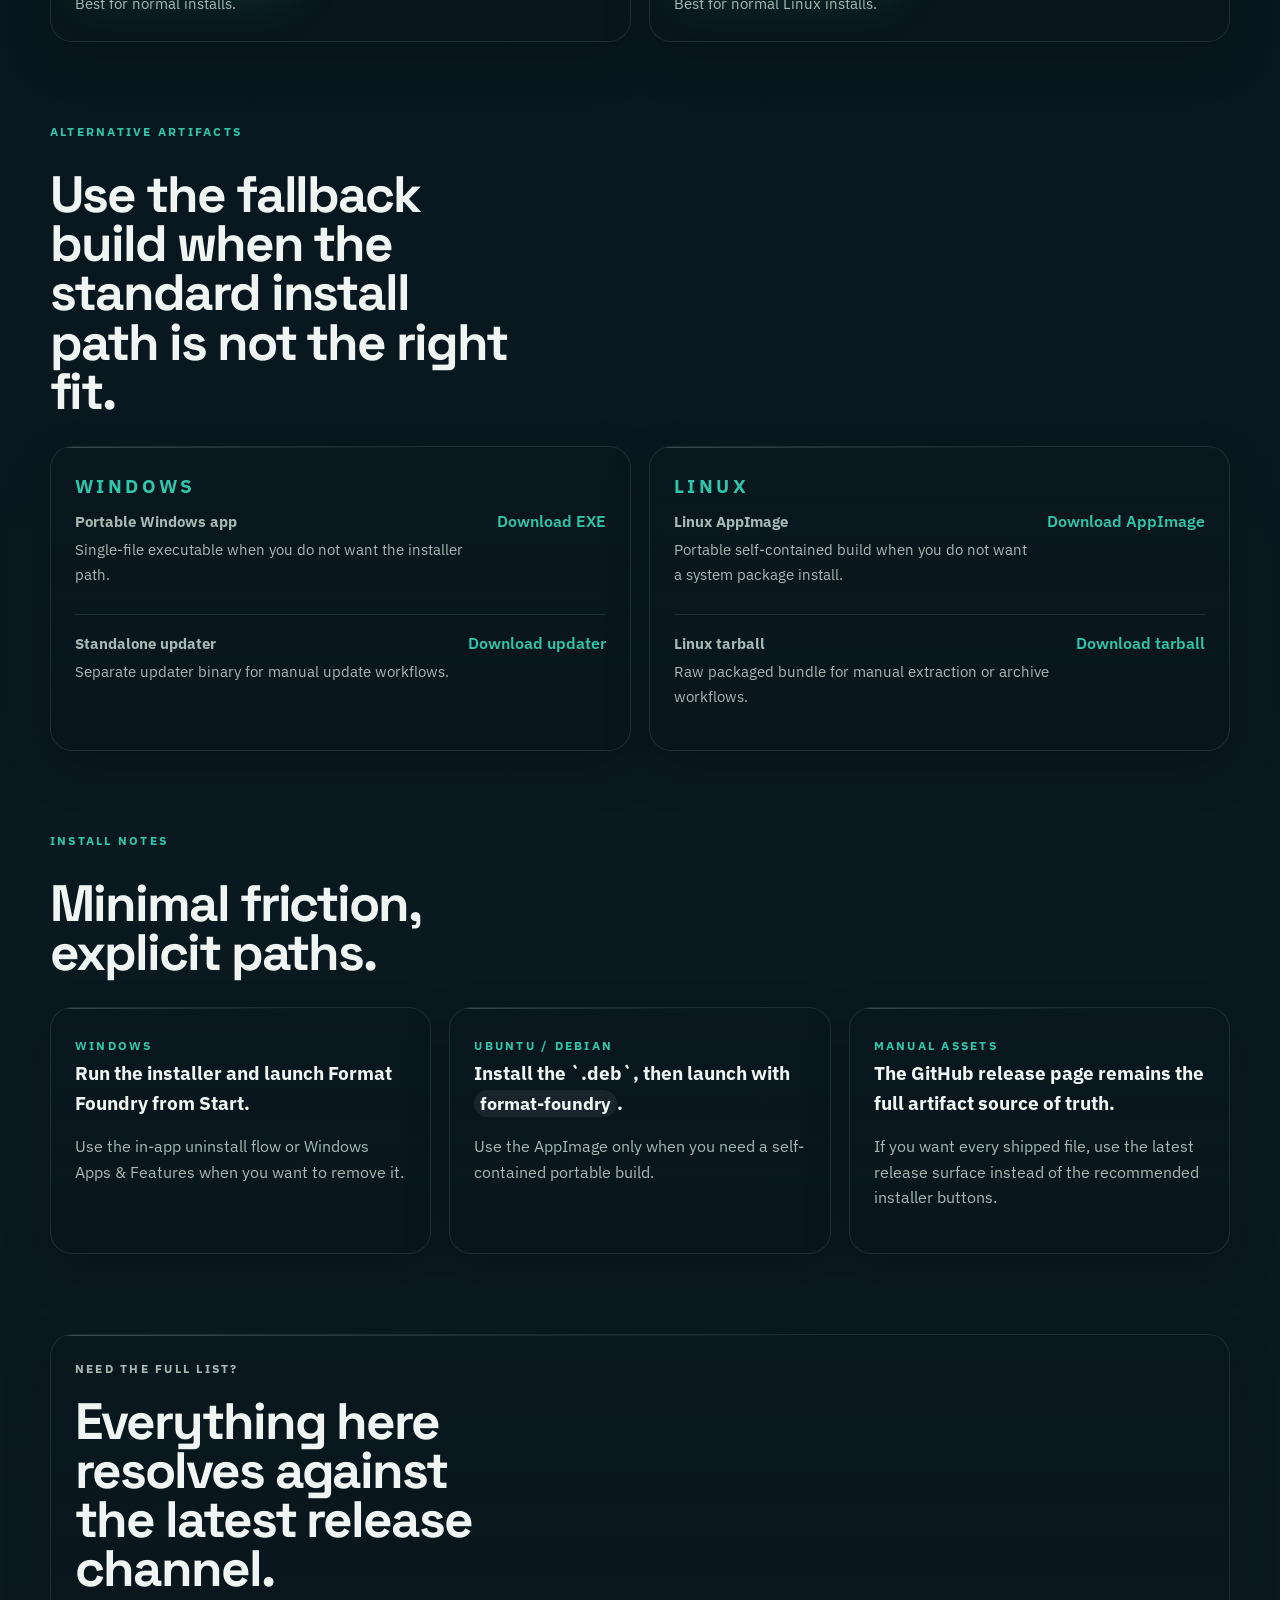
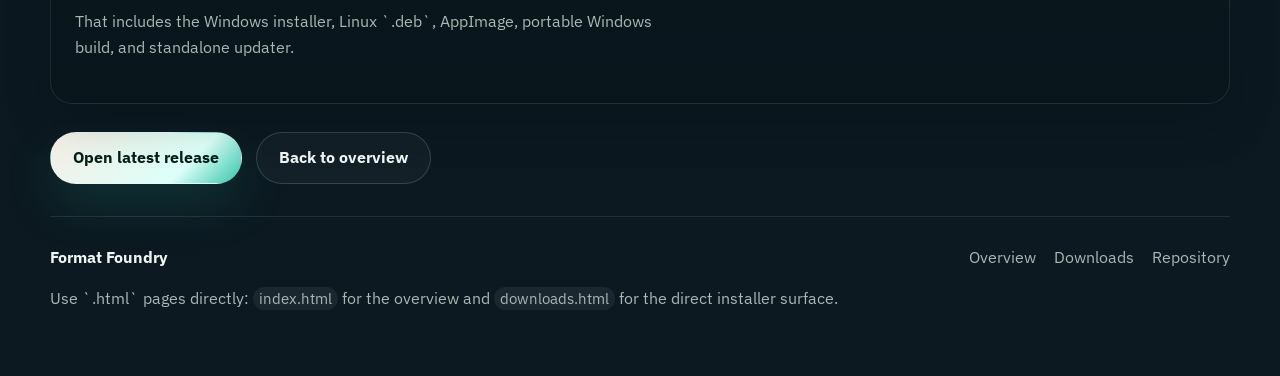
==== commit b4f58734: "Route app update checks through updater" ====
--- a/docs/downloads.html
+++ b/docs/downloads.html
@@ -41,7 +41,7 @@
       </div>
       <div class="release-panel reveal">
         <p class="release-panel-label">Current shipping version</p>
-        <h2 data-version>1.8.10</h2>
+        <h2 data-version>1.8.12</h2>
         <p>Cross-platform desktop toolkit with direct latest-release asset links.</p>
         <a class="text-link" data-link="releasePage" href="#" target="_blank" rel="noreferrer">Open release page</a>
       </div>
@@ -145,3 +145,5 @@
   </footer>
 </body>
 </html>
+
+
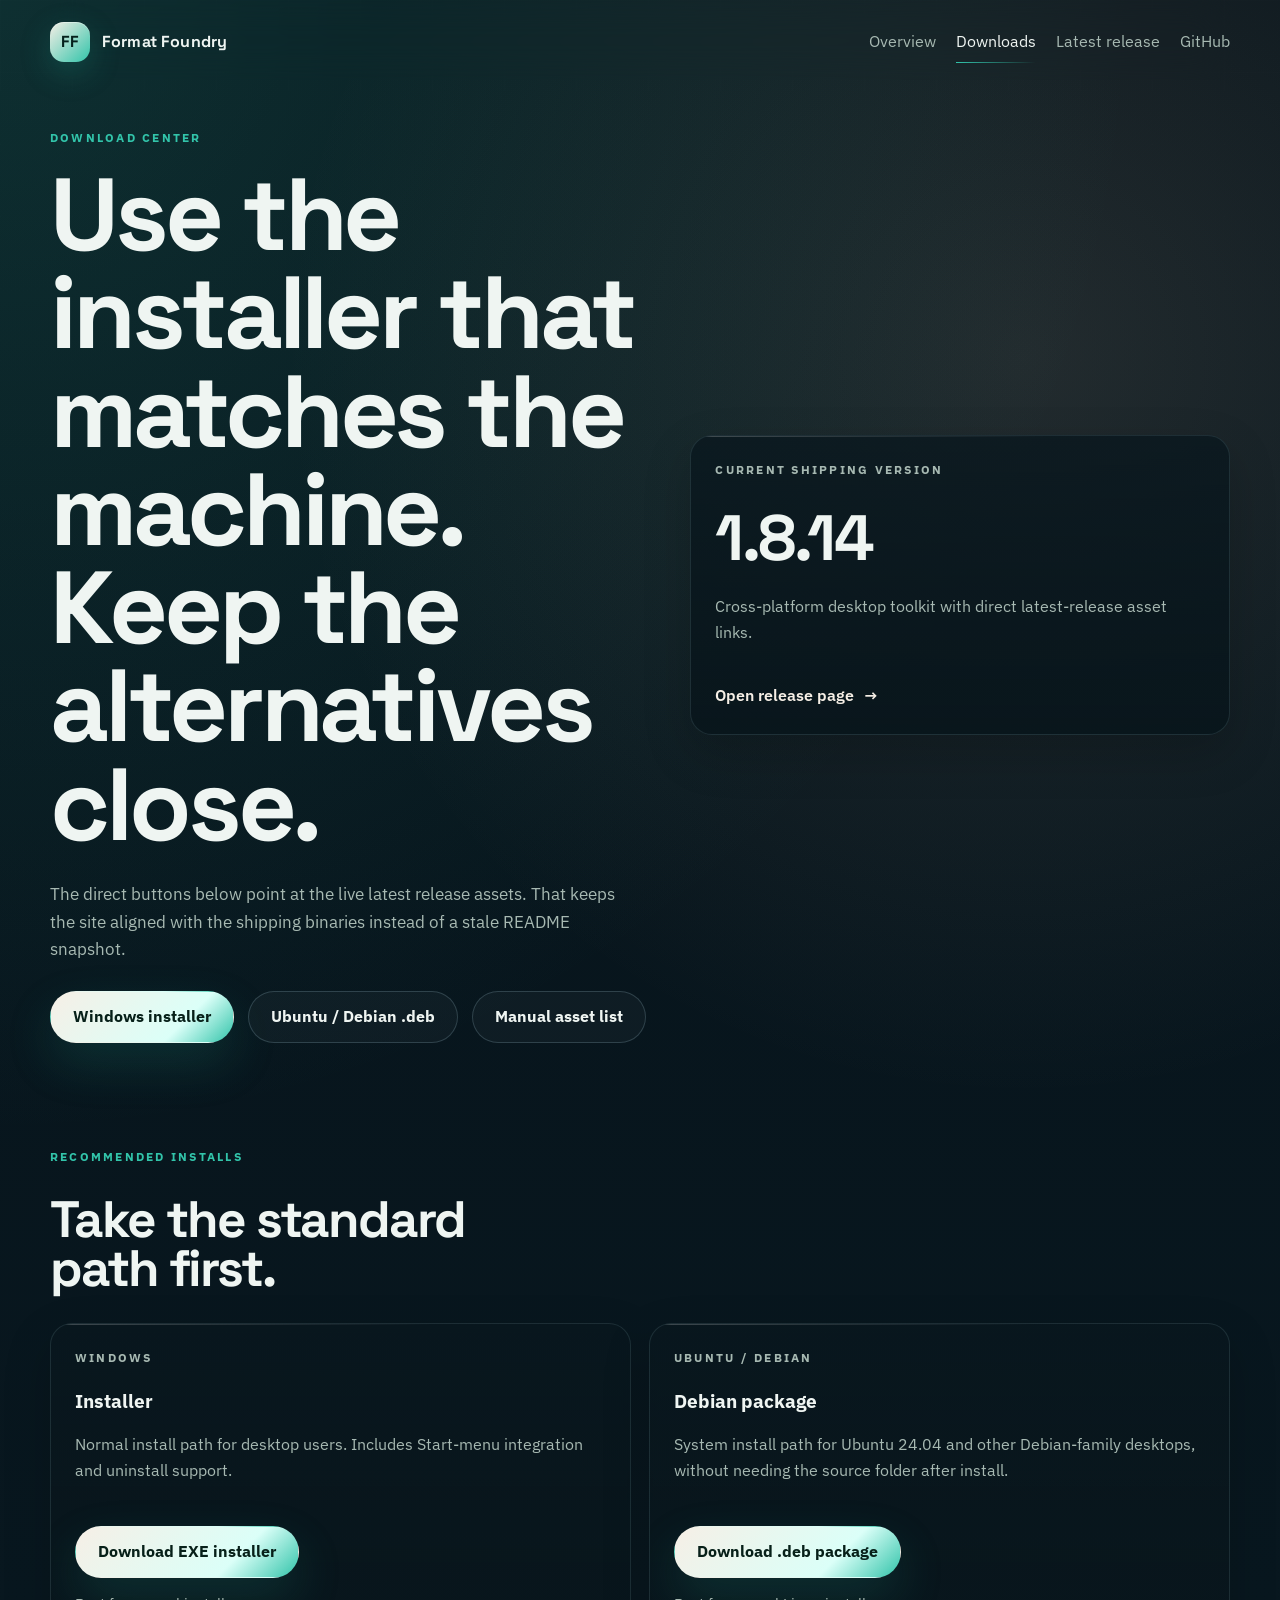
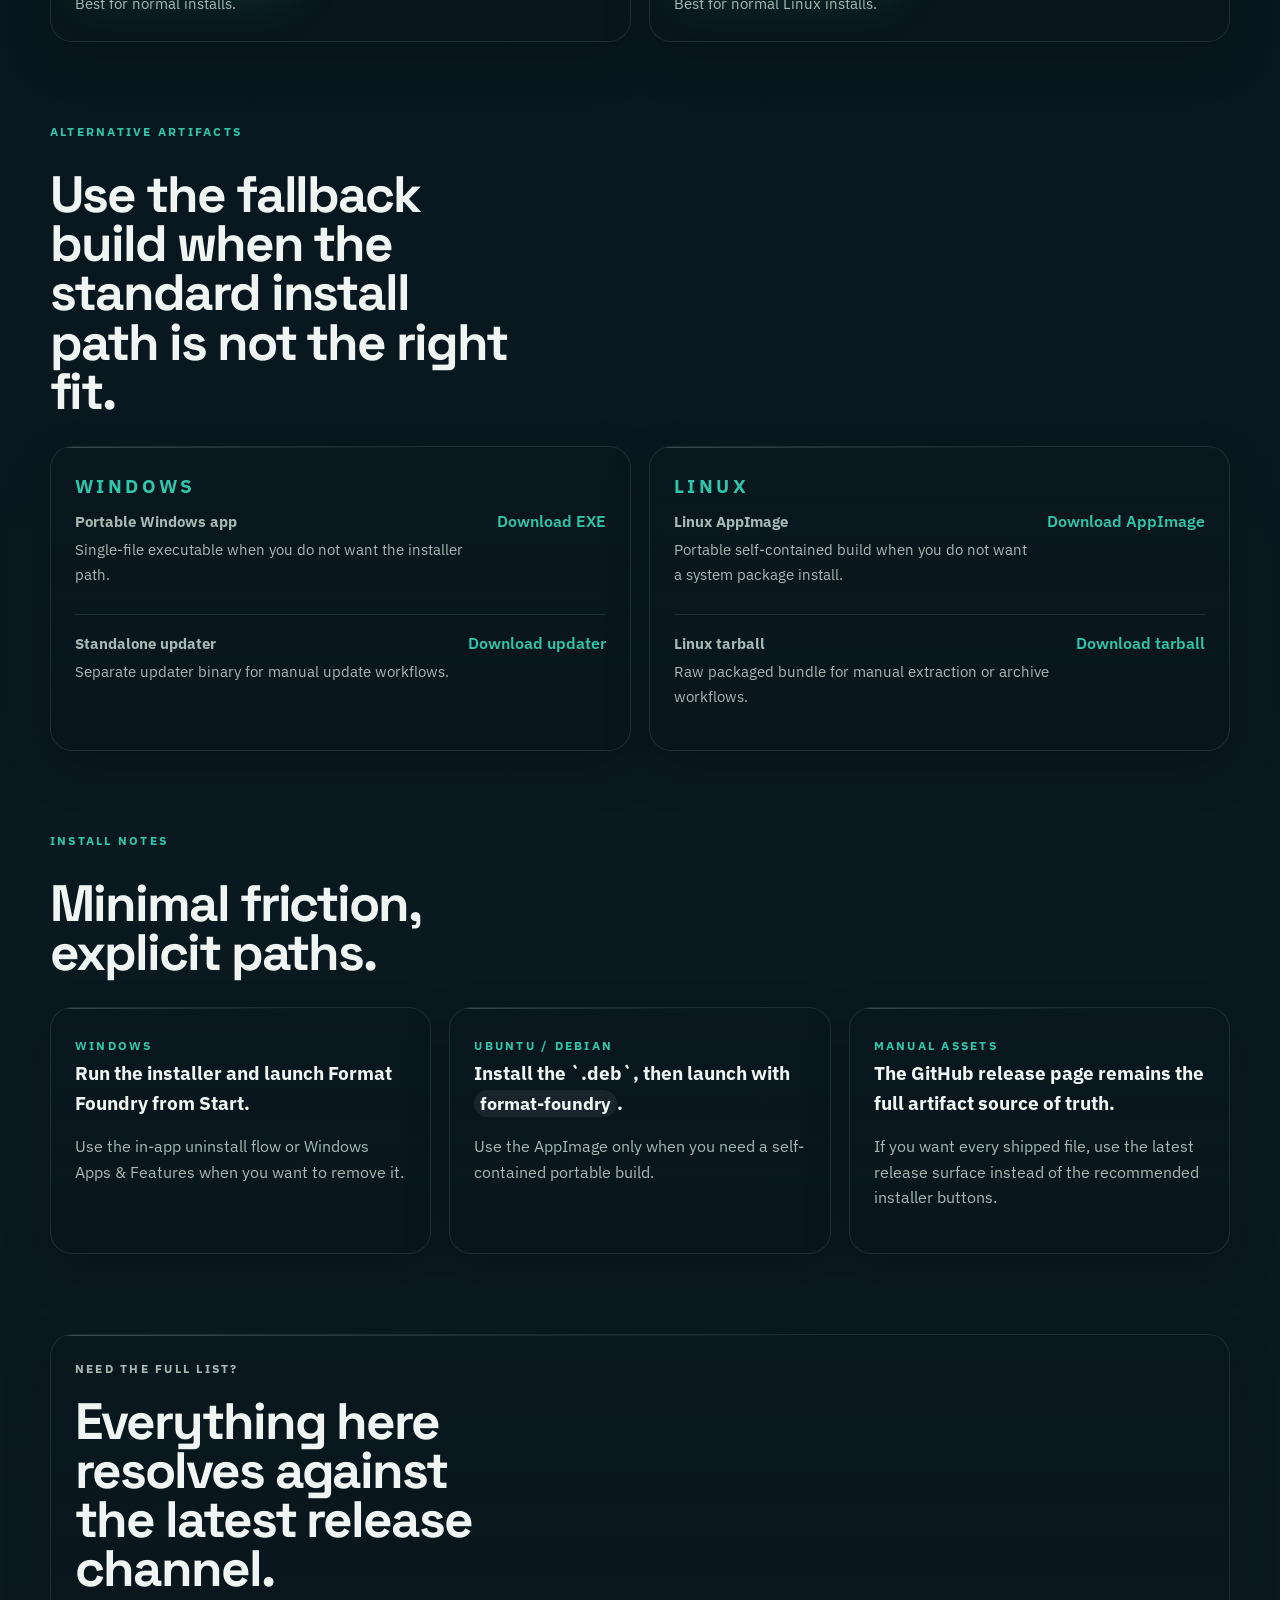
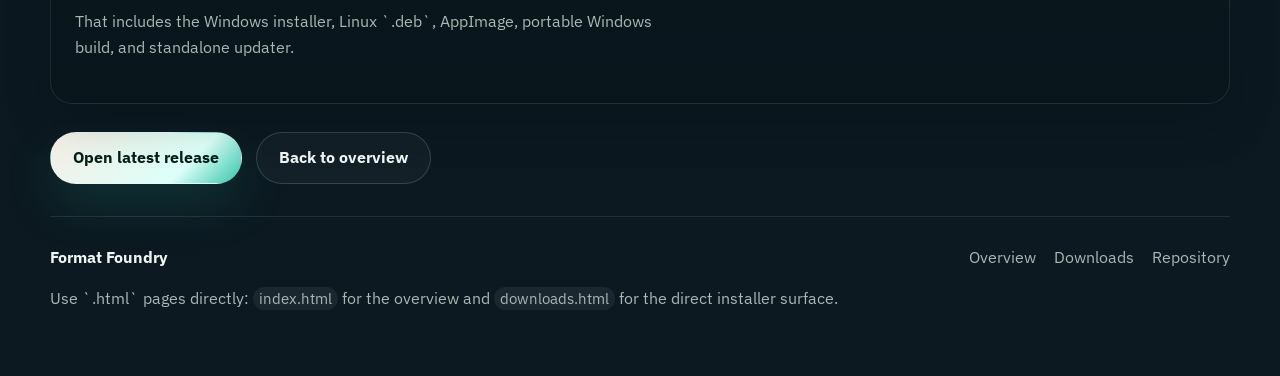
==== commit bfcc897d: "Smooth Linux updater UX and release 1.8.14" ====
--- a/docs/downloads.html
+++ b/docs/downloads.html
@@ -1,4 +1,4 @@
-<!DOCTYPE html>
+﻿<!DOCTYPE html>
 <html lang="en">
 <head>
   <meta charset="utf-8">
@@ -41,7 +41,7 @@
       </div>
       <div class="release-panel reveal">
         <p class="release-panel-label">Current shipping version</p>
-        <h2 data-version>1.8.12</h2>
+        <h2 data-version>1.8.14</h2>
         <p>Cross-platform desktop toolkit with direct latest-release asset links.</p>
         <a class="text-link" data-link="releasePage" href="#" target="_blank" rel="noreferrer">Open release page</a>
       </div>
@@ -147,3 +147,5 @@
 </html>
 
 
+
+
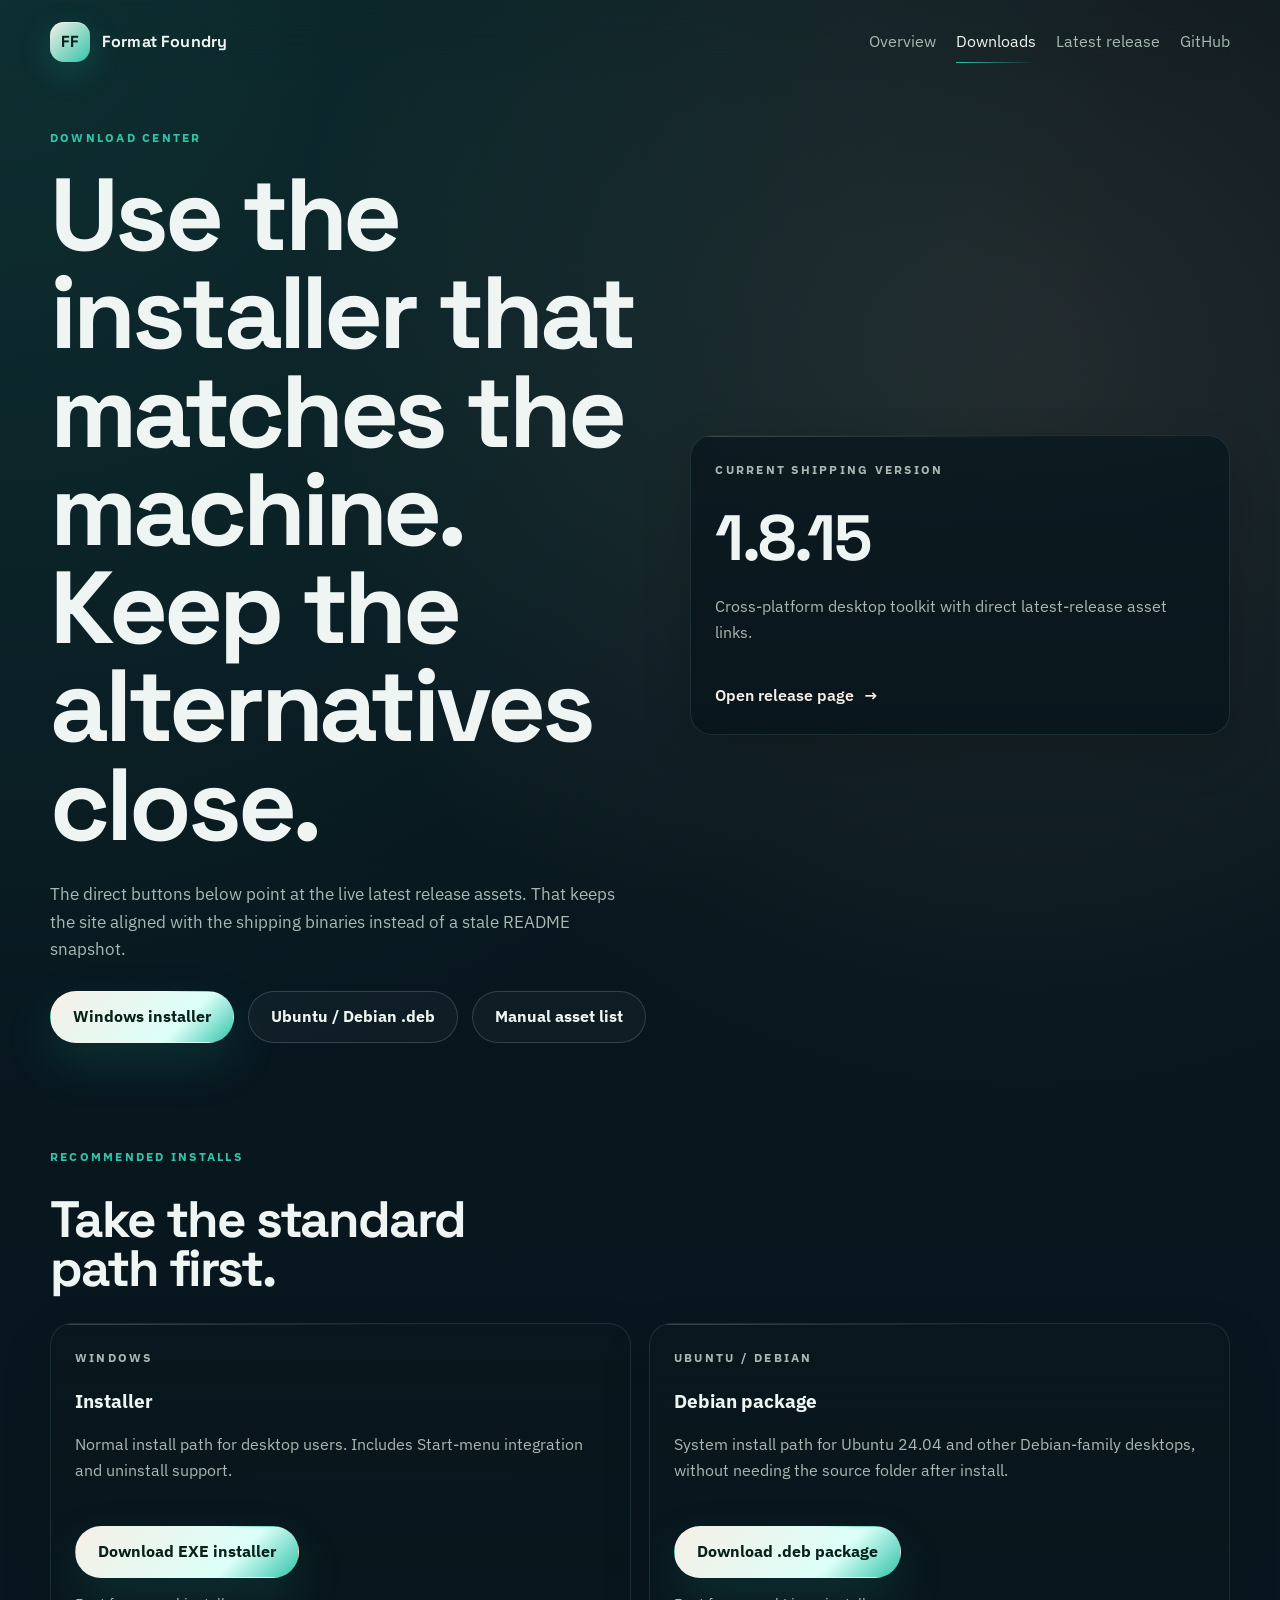
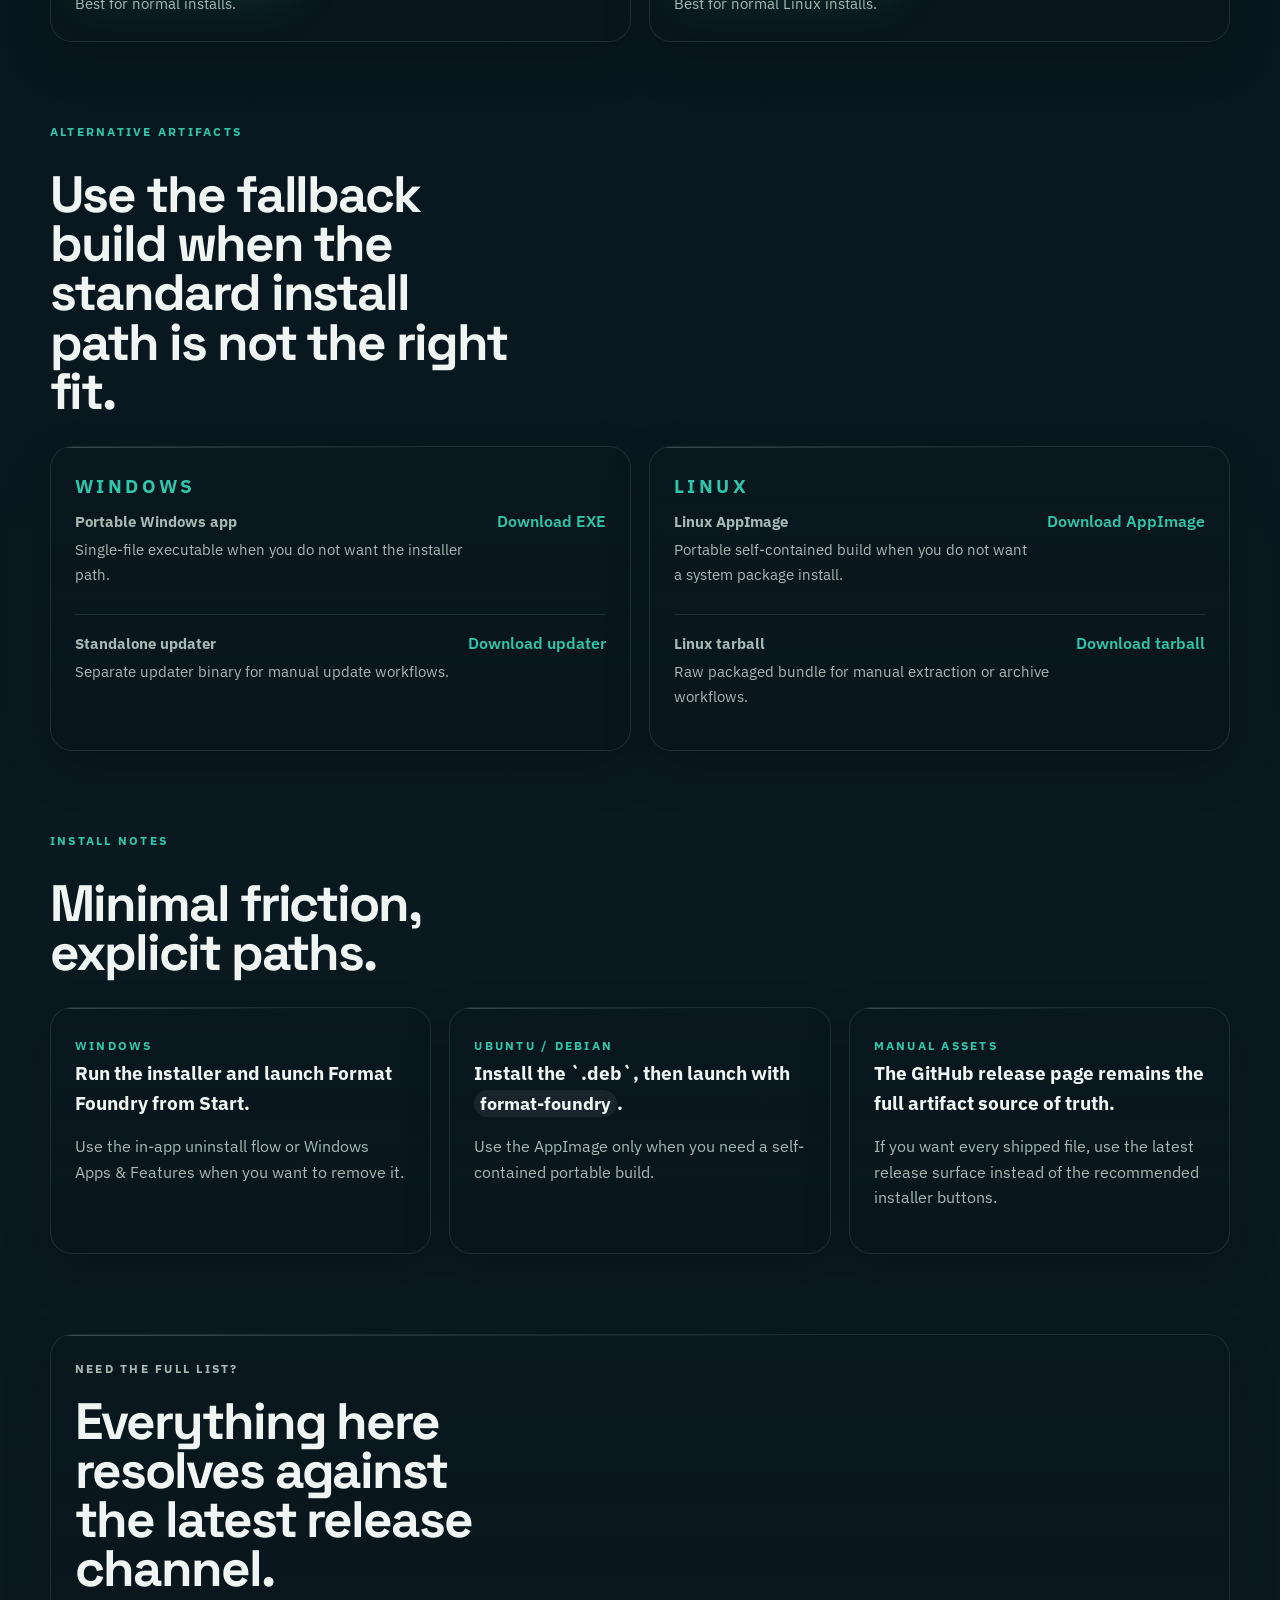
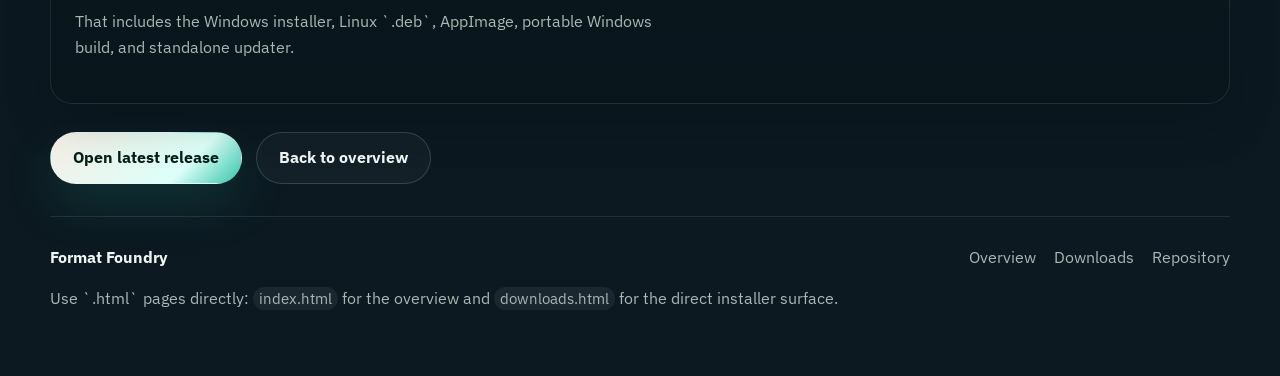
==== commit ce520c82: "Fix window resize clipping in app and settings" ====
--- a/docs/downloads.html
+++ b/docs/downloads.html
@@ -41,7 +41,7 @@
       </div>
       <div class="release-panel reveal">
         <p class="release-panel-label">Current shipping version</p>
-        <h2 data-version>1.8.14</h2>
+        <h2 data-version>1.8.15</h2>
         <p>Cross-platform desktop toolkit with direct latest-release asset links.</p>
         <a class="text-link" data-link="releasePage" href="#" target="_blank" rel="noreferrer">Open release page</a>
       </div>
@@ -149,3 +149,4 @@
 
 
 
+
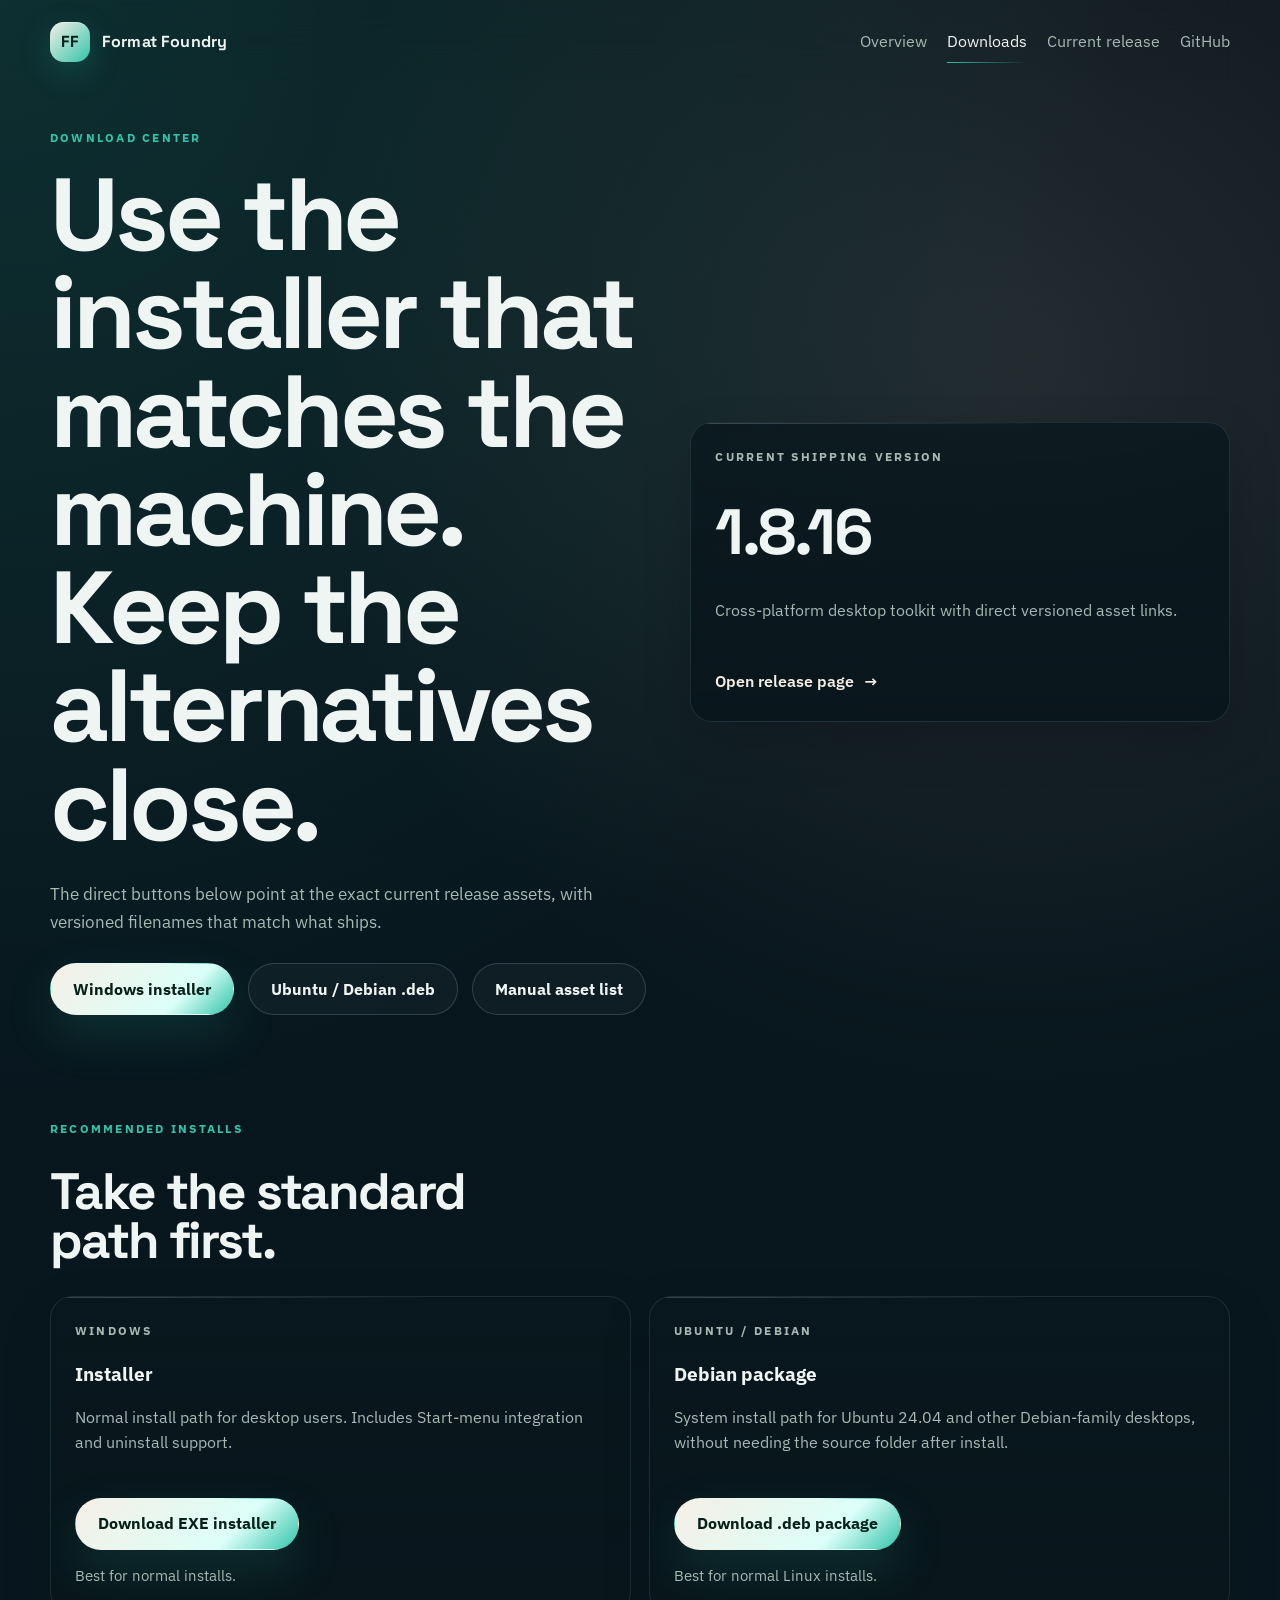
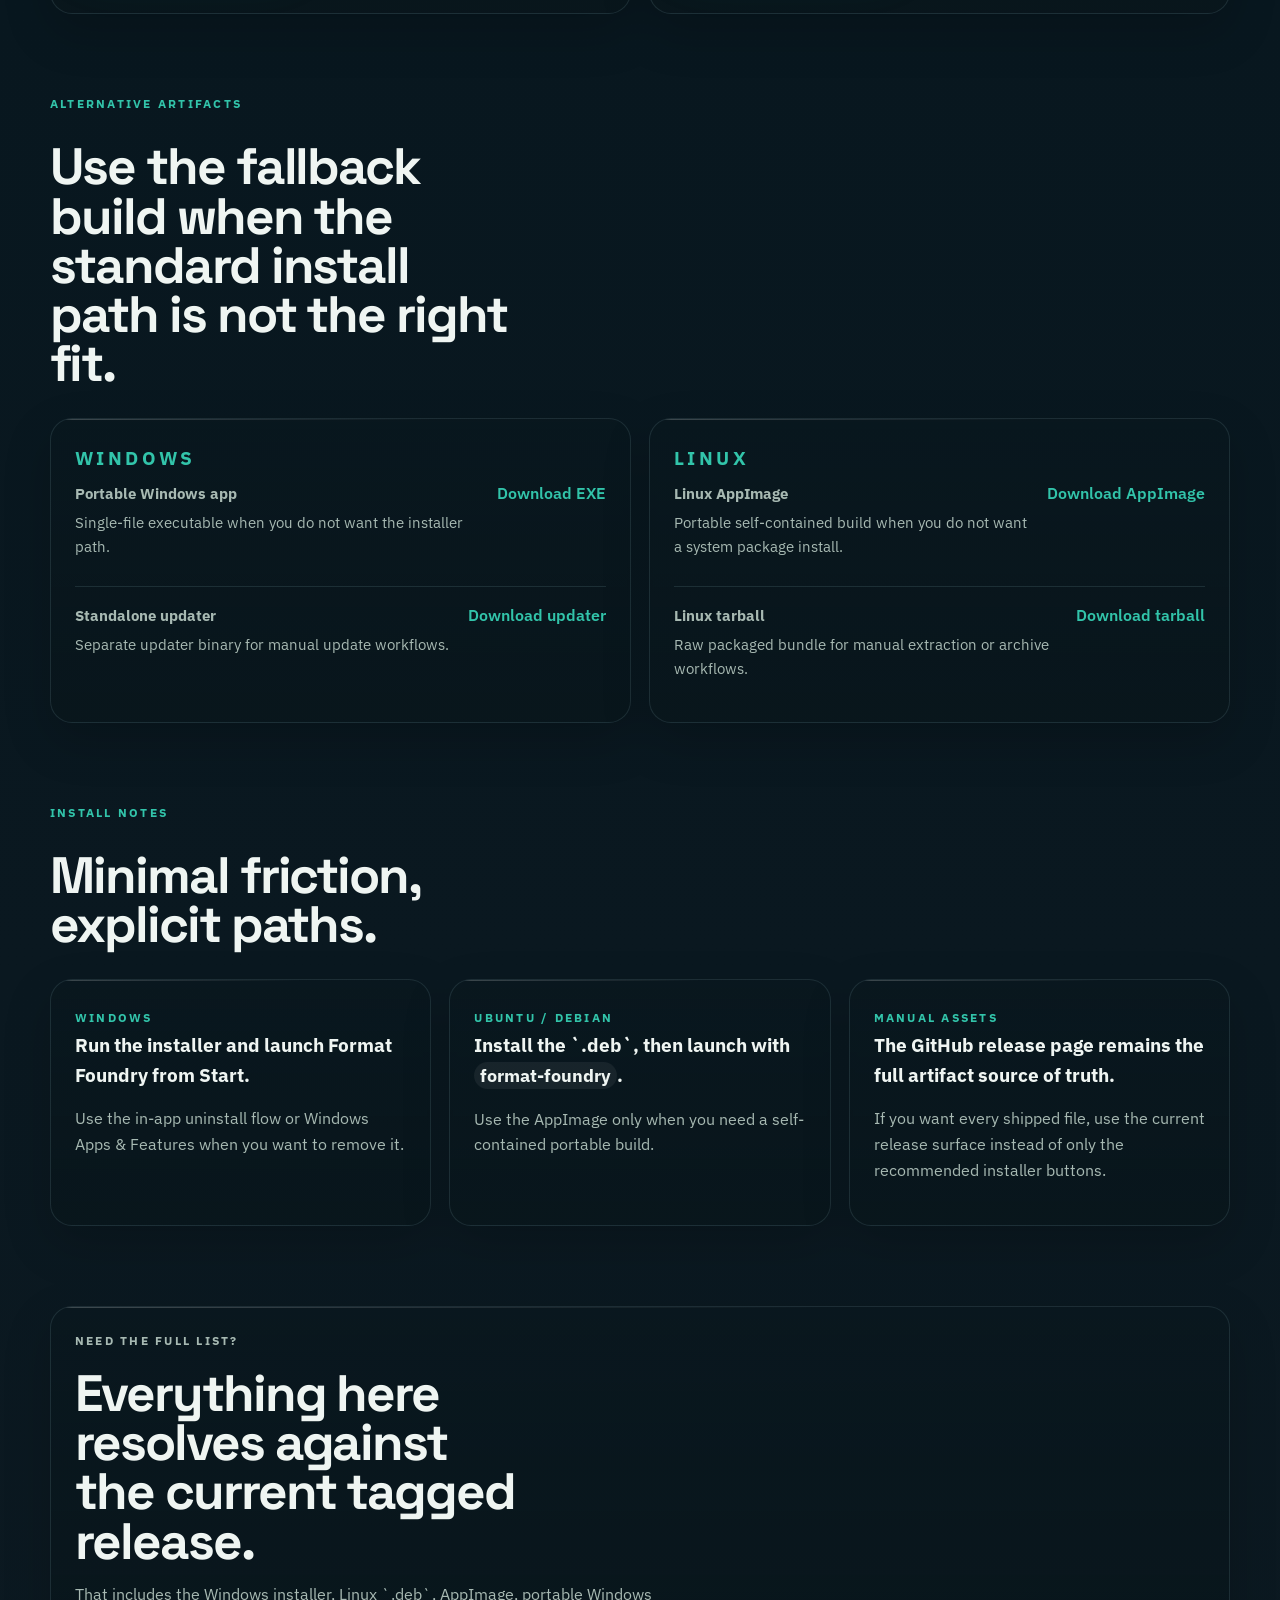
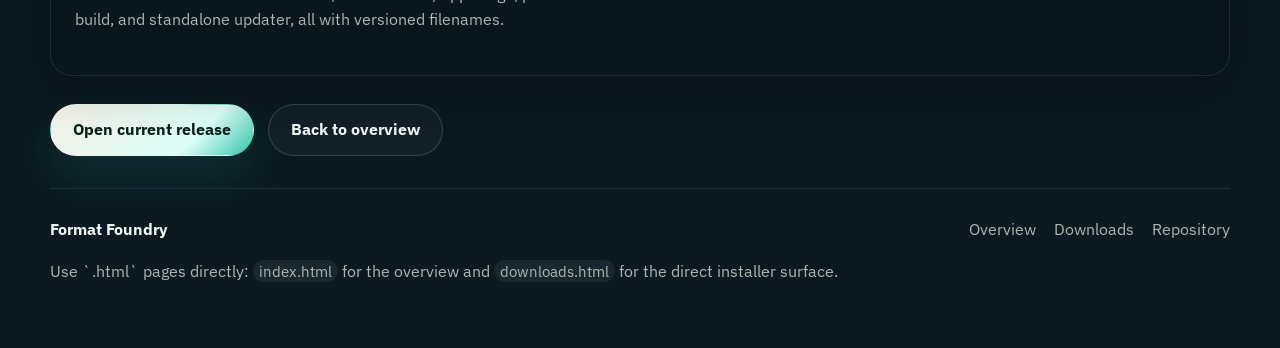
==== commit bfae8a6a: "Publish versioned release asset names" ====
--- a/docs/downloads.html
+++ b/docs/downloads.html
@@ -22,7 +22,7 @@
     <nav class="nav-links" aria-label="Primary">
       <a href="index.html">Overview</a>
       <a href="downloads.html" aria-current="page">Downloads</a>
-      <a data-link="releasePage" href="#" target="_blank" rel="noreferrer">Latest release</a>
+      <a data-link="releasePage" href="#" target="_blank" rel="noreferrer">Current release</a>
       <a data-link="repo" href="#" target="_blank" rel="noreferrer">GitHub</a>
     </nav>
   </header>
@@ -32,7 +32,7 @@
       <div class="hero-copy reveal reveal-fast">
         <p class="eyebrow">Download center</p>
         <h1>Use the installer that matches the machine. Keep the alternatives close.</h1>
-        <p class="lede">The direct buttons below point at the live latest release assets. That keeps the site aligned with the shipping binaries instead of a stale README snapshot.</p>
+        <p class="lede">The direct buttons below point at the exact current release assets, with versioned filenames that match what ships.</p>
         <div class="cta-row">
           <a class="button button-primary" data-link="windowsInstaller" href="#">Windows installer</a>
           <a class="button button-secondary" data-link="linuxDeb" href="#">Ubuntu / Debian .deb</a>
@@ -41,8 +41,8 @@
       </div>
       <div class="release-panel reveal">
         <p class="release-panel-label">Current shipping version</p>
-        <h2 data-version>1.8.15</h2>
-        <p>Cross-platform desktop toolkit with direct latest-release asset links.</p>
+        <h2 data-version>1.8.16</h2>
+        <p>Cross-platform desktop toolkit with direct versioned asset links.</p>
         <a class="text-link" data-link="releasePage" href="#" target="_blank" rel="noreferrer">Open release page</a>
       </div>
     </section>
@@ -114,7 +114,7 @@
         <article class="step-block reveal">
           <span>Manual assets</span>
           <strong>The GitHub release page remains the full artifact source of truth.</strong>
-          <p>If you want every shipped file, use the latest release surface instead of the recommended installer buttons.</p>
+          <p>If you want every shipped file, use the current release surface instead of only the recommended installer buttons.</p>
         </article>
       </div>
     </section>
@@ -122,11 +122,11 @@
     <section class="section section-final reveal">
       <div class="final-copy">
         <p class="section-label">Need the full list?</p>
-        <h2>Everything here resolves against the latest release channel.</h2>
-        <p>That includes the Windows installer, Linux `.deb`, AppImage, portable Windows build, and standalone updater.</p>
+        <h2>Everything here resolves against the current tagged release.</h2>
+        <p>That includes the Windows installer, Linux `.deb`, AppImage, portable Windows build, and standalone updater, all with versioned filenames.</p>
       </div>
       <div class="cta-row">
-        <a class="button button-primary" data-link="releasePage" href="#" target="_blank" rel="noreferrer">Open latest release</a>
+        <a class="button button-primary" data-link="releasePage" href="#" target="_blank" rel="noreferrer">Open current release</a>
         <a class="button button-secondary" href="index.html">Back to overview</a>
       </div>
     </section>
@@ -150,3 +150,11 @@
 
 
 
+
+
+
+
+
+
+
+
